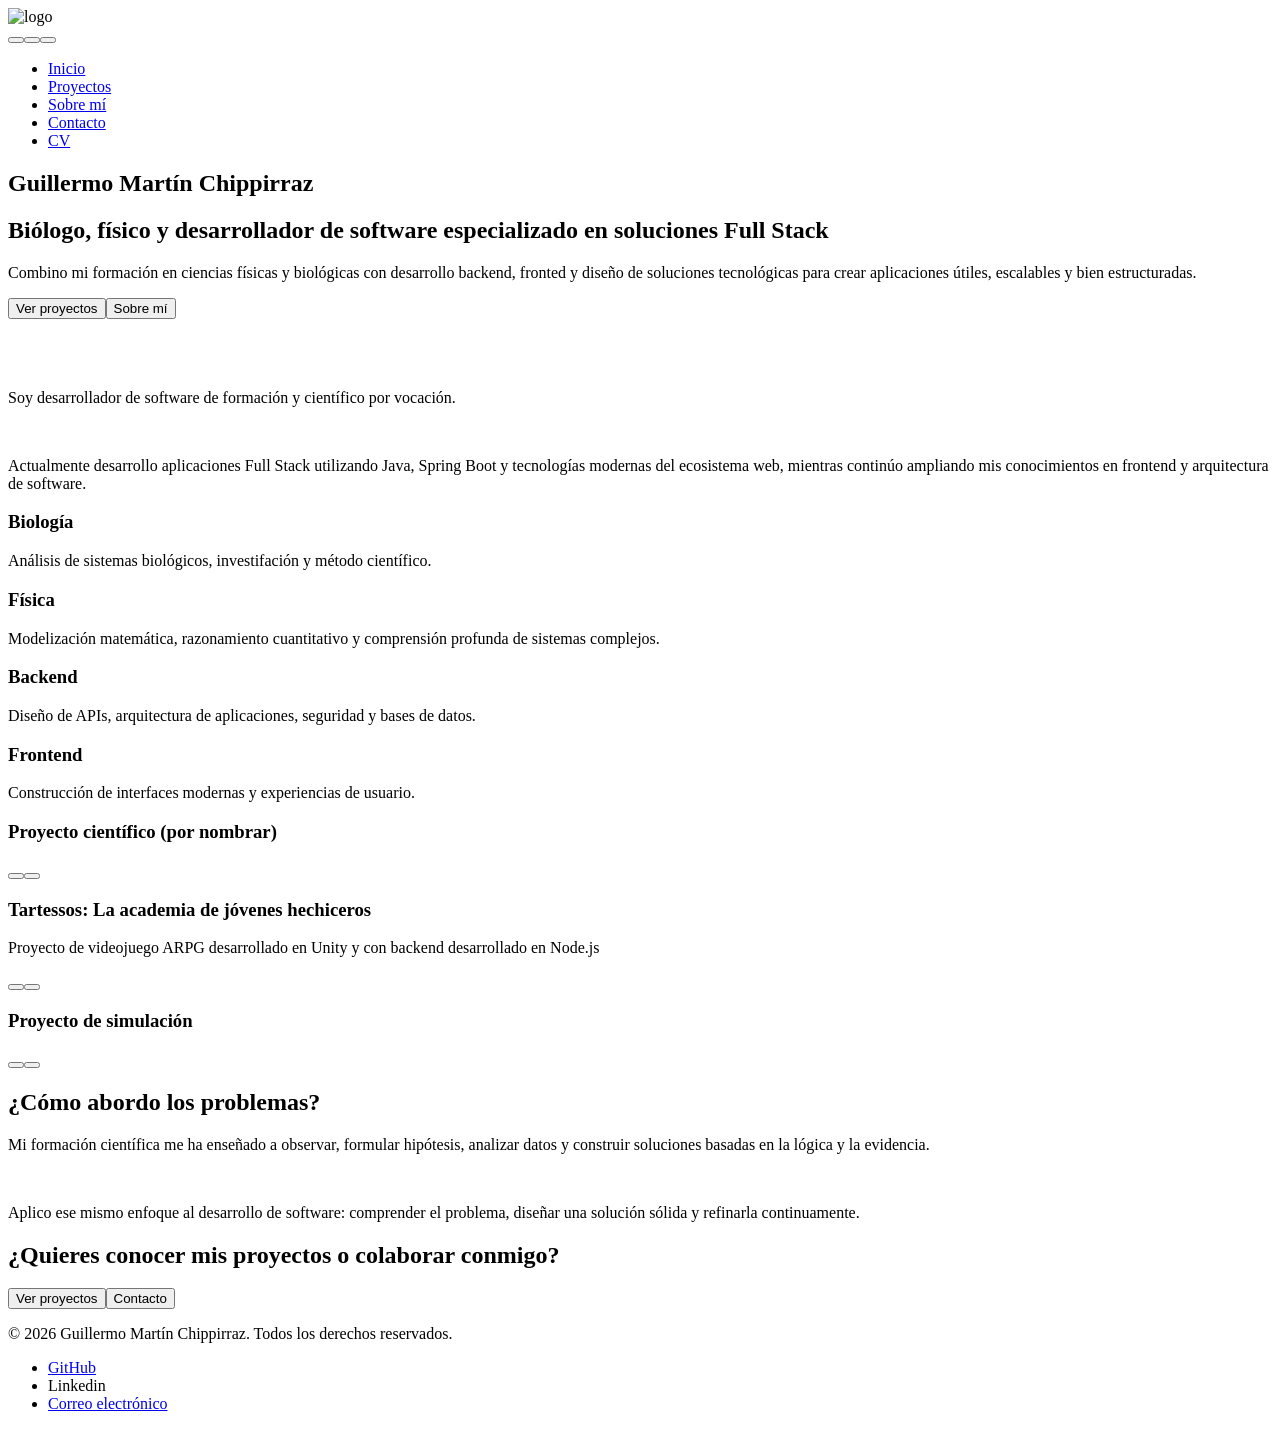
==== index.html @ df845d96 "EsqueletoHTML v1.0" ====
<!DOCTYPE html>
<html lang="es-es">

<head>
    <meta charset="UTF-8">
    <meta name="viewport" content="width=device-width, initial-scale=1.0">
    <title>Guillermo Martín Chippirraz</title>
</head>

<body>
    <header>
        <div>
            <img src="" alt="logo">
            <div><button></button><button></button><button></button></div>
        </div>
        <nav>
            <ul>
                <li><a href="index.html">Inicio</a></li>
                <li><a href="projects.html">Proyectos</a></li>
                <li><a href="aboutme.html">Sobre mí</a></li>
                <li><a href="contact.html">Contacto</a></li>
                <li><a href="curriculumVitae.html">CV</a></li>
            </ul>
        </nav>
    </header>

    <main>
        <section id="hero">
            <div>
                <div>
                    <h1>Guillermo Martín Chippirraz</h1>
                    <h2>Biólogo, físico y desarrollador de software especializado en soluciones Full Stack</h2>
                    <p>Combino mi formación en ciencias físicas y biológicas con desarrollo backend, fronted y diseño de soluciones tecnológicas para crear aplicaciones útiles, escalables y bien estructuradas.</p>
                    <div><button>Ver proyectos</button><button>Sobre mí</button></div>
                    <img src="" alt="">
                </div>
                <img src="" alt="">
            </div>
        </section>
        <section id="identidad">
            <img src="" alt="">
            <p>Soy desarrollador de software de formación y científico por vocación.</p>
            <br>
            <p>Actualmente desarrollo aplicaciones Full Stack utilizando Java, Spring Boot y tecnologías modernas del ecosistema web, mientras continúo ampliando mis conocimientos en frontend y arquitectura de software.</p>
        </section>
        <section id="disciplinas">
            <div class="tarjeta">
                <div class="tarjeta_imagen"></div>
                <div class="tarjeta_contenido">
                    <h3>Biología</h3>
                    <P>Análisis de sistemas biológicos, investifación y método científico.</P>
                </div>
            </div>
            <div class="tarjeta">
                <div class="tarjeta_imagen"></div>
                <div class="tarjeta_contenido">
                    <h3>Física</h3>
                    <P>Modelización matemática, razonamiento cuantitativo y comprensión profunda de sistemas complejos.</P>
                </div>
            </div>
            <div class="tarjeta">
                <div class="tarjeta_imagen"></div>
                <div class="tarjeta_contenido">
                    <h3>Backend</h3>
                    <P>Diseño de APIs, arquitectura de aplicaciones, seguridad y bases de datos.</P>
                </div>
            </div>
            <div class="tarjeta">
                <div class="tarjeta_imagen"></div>
                <div class="tarjeta_contenido">
                    <h3>Frontend</h3>
                    <p>Construcción de interfaces modernas y experiencias de usuario.</p>
                </div>
            </div>
        </section>
        <section id="proyectos">
            <div class="proyecto">
                <div class="proyecto_imagen"></div>
                <div class="proyecto_contenido">
                    <h3>Proyecto científico (por nombrar)</h3>
                    <p></p>
                    <div class="proyecto_botones"><button></button><button></button></div>
                </div>
            </div>
            <div class="proyecto">
                <div class="proyecto_imagen"></div>
                <div class="proyecto_contenido">
                    <h3>Tartessos: La academia de jóvenes hechiceros</h3>
                    <p>Proyecto de videojuego ARPG desarrollado en Unity y con backend desarrollado en Node.js</p>
                    <div class="proyecto_botones"><button></button><button></button></div>
                </div>
            </div>
            <div class="proyecto">
                <div class="proyecto_imagen"></div>
                <div class="proyecto_contenido">
                    <h3>Proyecto de simulación</h3>
                    <p></p>
                    <div class="proyecto_botones"><button></button><button></button></div>
                </div>
            </div>
        </section>
        <section id="tecnologías">
            <section id="ciencia">
                <section id="biología"></section>
                <section id="física"></section>
                <section id="matemáticas"></section>
            </section>
            <section id="backend">
                <section id="lenguajes"></section>
                <section id="frameworks"></section>
                <section id="herramientas"></section>
            </section>
            <section id="frontend">
                <section id="lenguajes"></section>
                <section id="frameworks"></section>
                <section id="herramientas"></section>
            </section>
            <section id="otrasHerramientas">
                <section id="controlVersiones"></section>
                <section id="virtualizacion"></section>
                <section id="sistemasOperativos"></section>
            </section>
        </section>
        <section id="filosofia">
            <h2>¿Cómo abordo los problemas?</h2>
            <p>Mi formación científica me ha enseñado a observar, formular hipótesis, analizar datos y construir soluciones basadas en la lógica y la evidencia.</p>
            <br>
            <p>Aplico ese mismo enfoque al desarrollo de software: comprender el problema, diseñar una solución sólida y refinarla continuamente.</p>
        </section>
        <section id="cta">
            <h2>¿Quieres conocer mis proyectos o colaborar conmigo?</h2>
            <button>Ver proyectos</button><button>Contacto</button>
        </section>
    </main>
    <footer>
        <div>
            <p>&copy; 2026 Guillermo Martín Chippirraz. Todos los derechos reservados.</p>
            <ul>
                <li><a href="https://github.com/Guillermo-Martin-Chippirraz" target="_blank">GitHub</a></li>
                <li>Linkedin</li>
                <li><a href="mailto:martinchippirrazguillermo@gmail.com">Correo electrónico</a></li>
            </ul>
        </div>
    </footer>
</body>

</html>
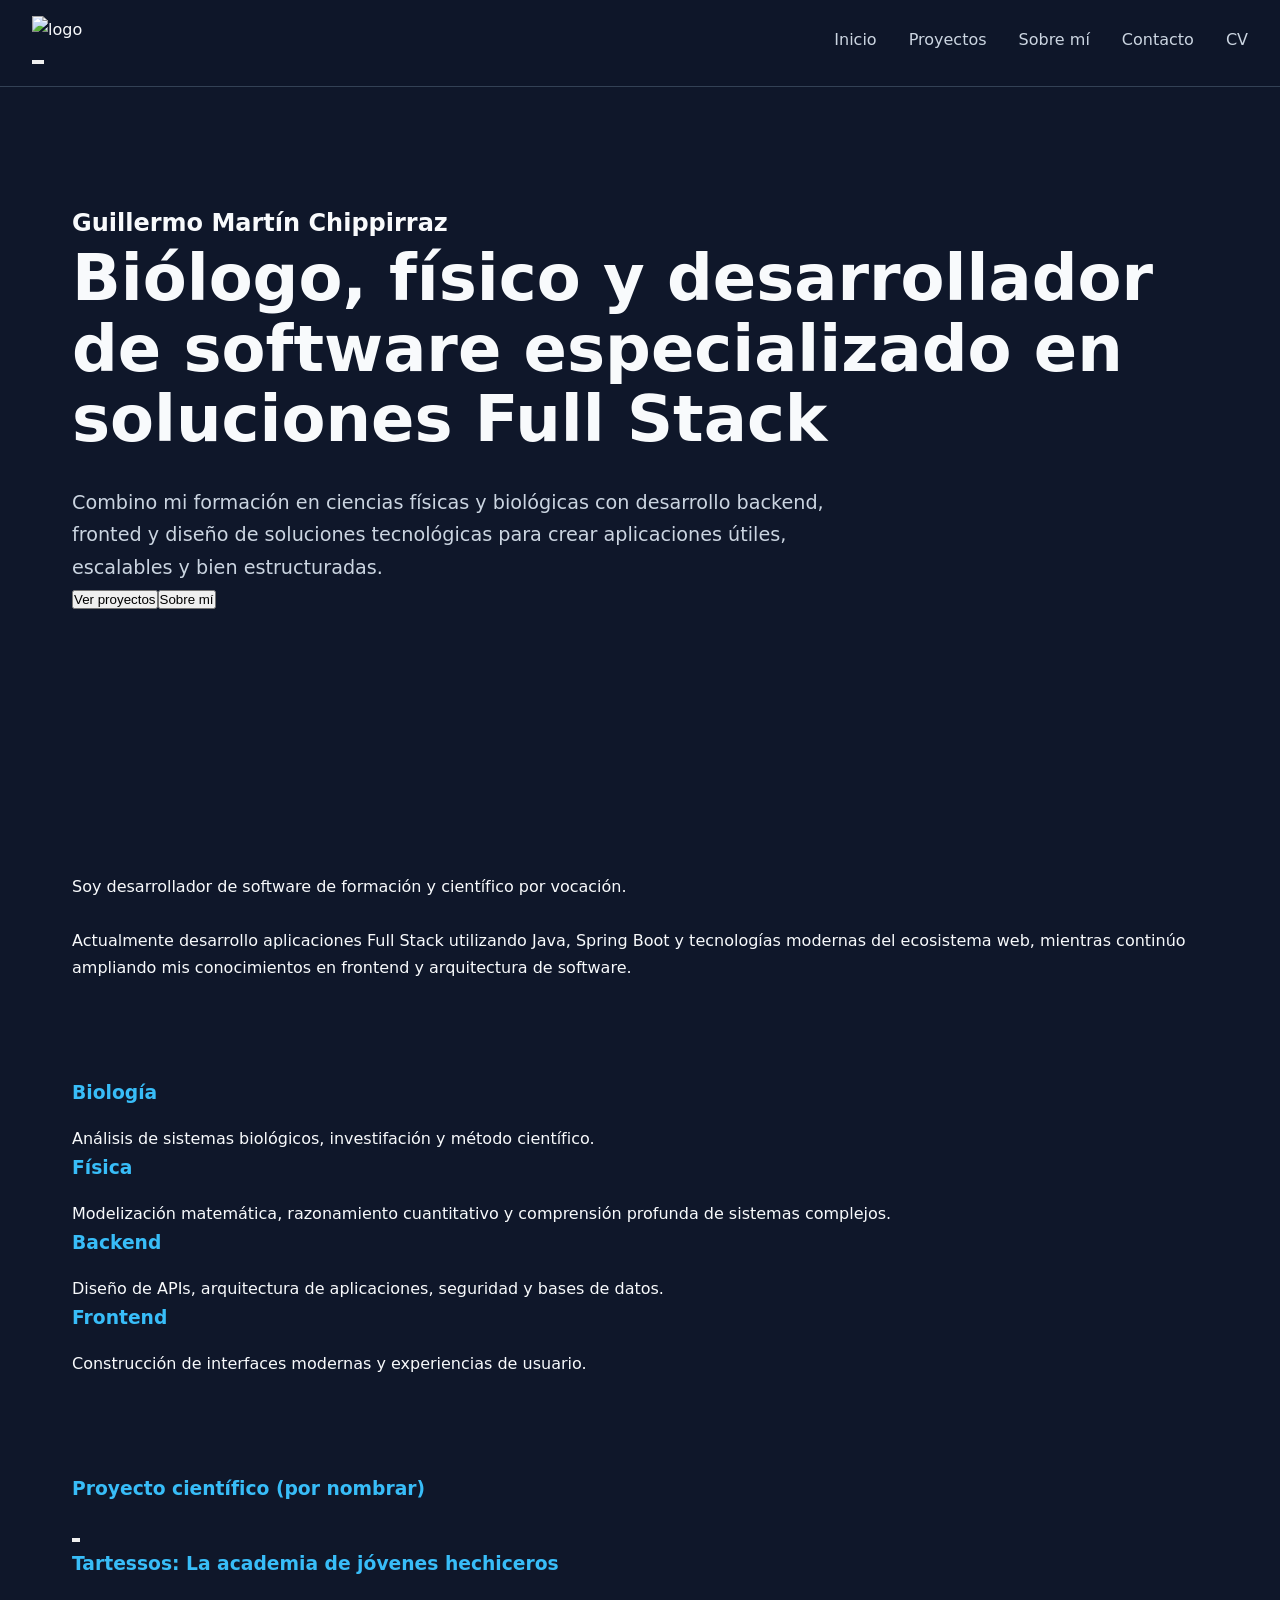
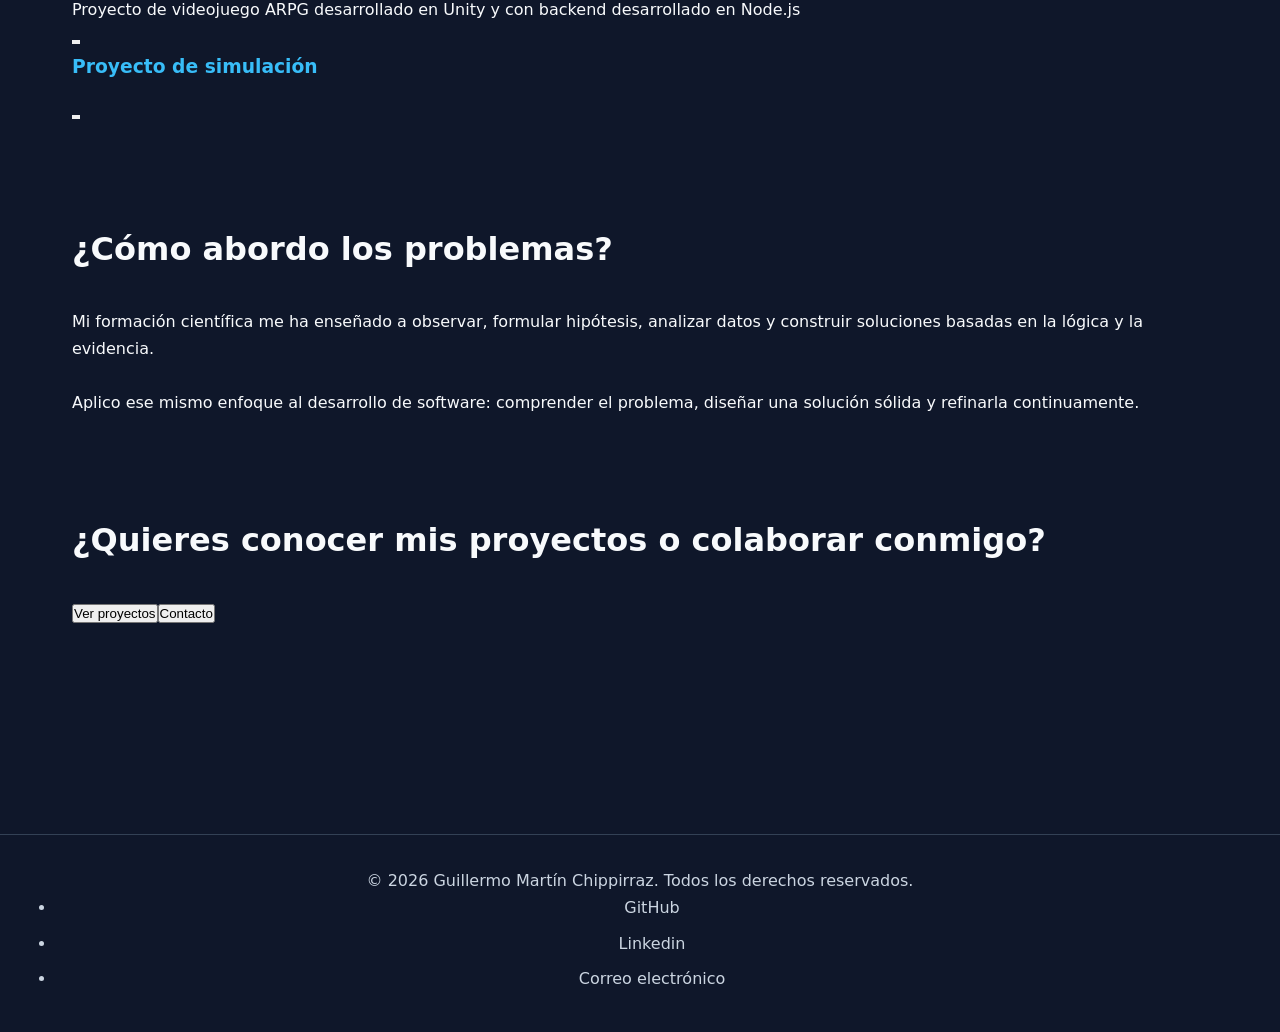
==== commit f4977723: "CSS Principal v1.0" ====
--- a/index.html
+++ b/index.html
@@ -5,6 +5,7 @@
     <meta charset="UTF-8">
     <meta name="viewport" content="width=device-width, initial-scale=1.0">
     <title>Guillermo Martín Chippirraz</title>
+    <link rel="stylesheet" href="Estilos/portfolioPrincipal.css">
 </head>
 
 <body>
--- a/Estilos/portfolioPrincipal.css
+++ b/Estilos/portfolioPrincipal.css
@@ -0,0 +1,265 @@
+/* Variables */
+
+:root {
+    --bg: #0f172a;
+    --surface: #1e293b;
+    --surface-hover: #334155;
+    --text: #f8fafc;
+    --text-secondary: #cbd5e1;
+    --primary: #38bdf8;
+    --secondary: #818cf8;
+    --border: #334155;
+    --success: #10b981;
+    --warning: #f59e0b;
+    --shadow: 0 10px 30px rgba(0, 0, 0, 0.2);
+    --radius: 16px;
+    --max-width: 1200px;
+}
+
+
+/* Reset */
+
+* {
+    margin: 0;
+    padding: 0;
+    box-sizing: border-box;
+}
+
+ul,
+ol {
+    padding-left: 1.5rem;
+}
+
+a {
+    text-decoration: none;
+    color: inherit;
+}
+
+
+/* Body */
+
+body {
+    background-color: var(--bg);
+    color: var(--text);
+    font-family: Inter, system-ui, sans-serif;
+    font-size: 1rem;
+    line-height: 1.7;
+}
+
+
+/* Layout */
+
+main {
+    max-width: var(--max-width);
+    margin: 0 auto;
+    padding: 2rem;
+}
+
+section {
+    margin-bottom: 6rem;
+}
+
+
+/* Header */
+
+header {
+    position: sticky;
+    top: 0;
+    z-index: 100;
+    display: flex;
+    justify-content: space-between;
+    align-items: center;
+    padding: 1rem 2rem;
+    background: rgba(15, 23, 42, 0.95);
+    backdrop-filter: blur(10px);
+    border-bottom: 1px solid var(--border);
+}
+
+
+/* Logo */
+
+header h1 {
+    font-size: 1.25rem;
+}
+
+
+/* Navegación */
+
+nav ul {
+    display: flex;
+    gap: 2rem;
+    list-style: none;
+}
+
+nav a {
+    color: var(--text-secondary);
+    transition: 0.3s;
+}
+
+nav a:hover {
+    color: var(--primary);
+}
+
+
+/* Hero */
+
+#hero {
+    min-height: 70vh;
+    display: flex;
+    flex-direction: column;
+    justify-content: center;
+    gap: 1.5rem;
+}
+
+#hero h2 {
+    font-size: clamp(2.5rem, 5vw, 5rem);
+    line-height: 1.1;
+}
+
+#hero p {
+    max-width: 800px;
+    font-size: 1.2rem;
+    color: var(--text-secondary);
+}
+
+
+/* Títulos */
+
+section h2 {
+    margin-bottom: 2rem;
+    font-size: 2rem;
+}
+
+section h3 {
+    margin-bottom: 1rem;
+    color: var(--primary);
+}
+
+
+/* Cards */
+
+article {
+    padding: 2rem;
+    background: var(--surface);
+    border: 1px solid var(--border);
+    border-radius: var(--radius);
+    box-shadow: var(--shadow);
+    transition: 0.3s ease;
+}
+
+article:hover {
+    transform: translateY(-4px);
+    background: var(--surface-hover);
+}
+
+
+/* Grid */
+
+.grid {
+    display: grid;
+    grid-template-columns: repeat(auto-fit, minmax(300px, 1fr));
+    gap: 2rem;
+}
+
+
+/* Listas */
+
+li {
+    margin-bottom: .5rem;
+    color: var(--text-secondary);
+}
+
+
+/* Enlaces */
+
+a.link {
+    color: var(--primary);
+    font-weight: 600;
+}
+
+a.link:hover {
+    text-decoration: underline;
+}
+
+
+/* Botones */
+
+.button {
+    display: inline-block;
+    padding: .9rem 1.4rem;
+    border-radius: 10px;
+    background: var(--primary);
+    color: white;
+    font-weight: 600;
+    transition: .3s;
+}
+
+.button:hover {
+    transform: translateY(-2px);
+    opacity: 0.9;
+}
+
+.button-outline {
+    display: inline-block;
+    padding: .9rem 1.4rem;
+    border-radius: 10px;
+    border: 1px solid var(--primary);
+    color: var(--primary);
+}
+
+
+/* Formularios */
+
+form {
+    display: flex;
+    flex-direction: column;
+    gap: 1.5rem;
+}
+
+input,
+textarea {
+    width: 100%;
+    padding: 1rem;
+    background: var(--surface);
+    color: var(--text);
+    border: 1px solid var(--border);
+    border-radius: 10px;
+}
+
+input:focus,
+textarea:focus {
+    border-color: var(--primary);
+    outline: none;
+}
+
+
+/* Footer */
+
+footer {
+    border-top: 1px solid var(--border);
+    margin-top: 5rem;
+    padding: 2rem;
+    text-align: center;
+    color: var(--text-secondary);
+}
+
+
+/* Resposive */
+
+@media (max-width: 768px) {
+    header {
+        flex-direction: column;
+        gap: 1rem;
+    }
+    nav ul {
+        flex-wrap: wrap;
+        justify-content: center;
+        gap: 1rem;
+    }
+    main {
+        padding: 1rem;
+    }
+    section {
+        margin-bottom: 4rem;
+    }
+}
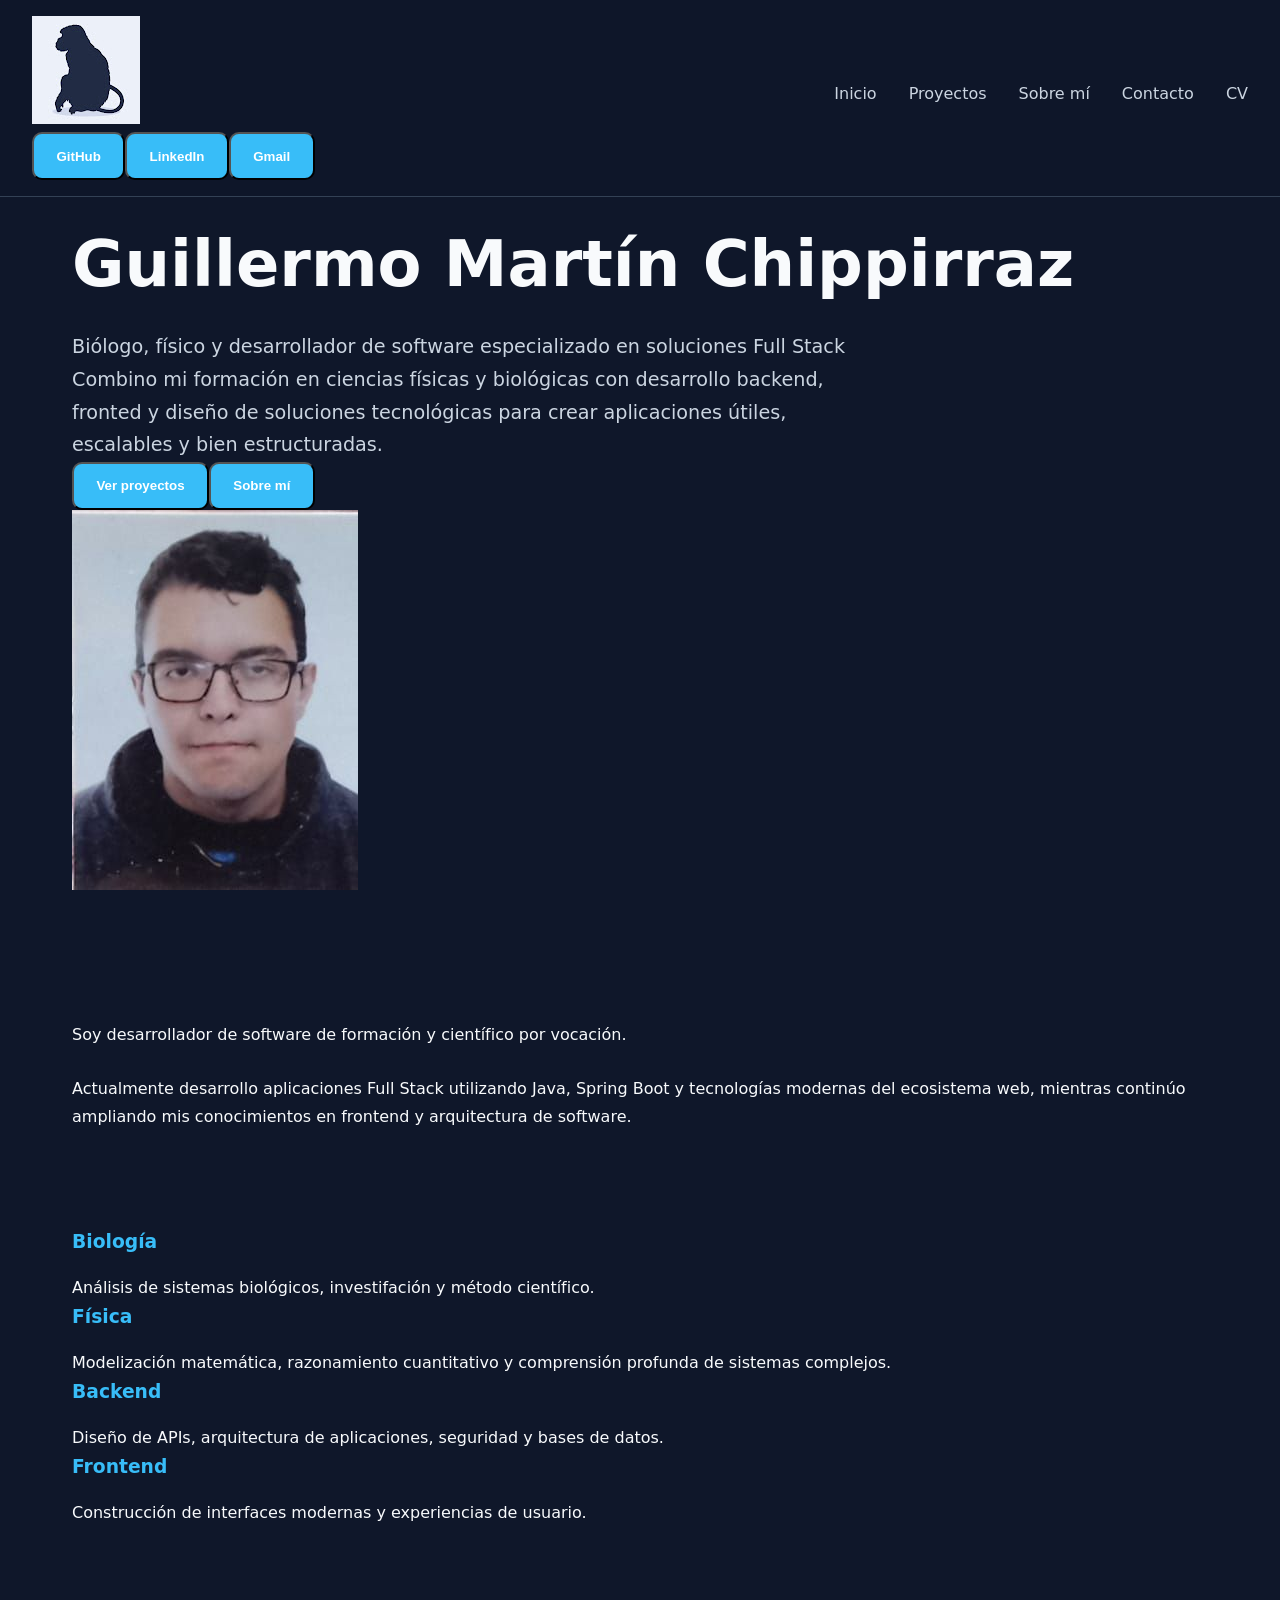
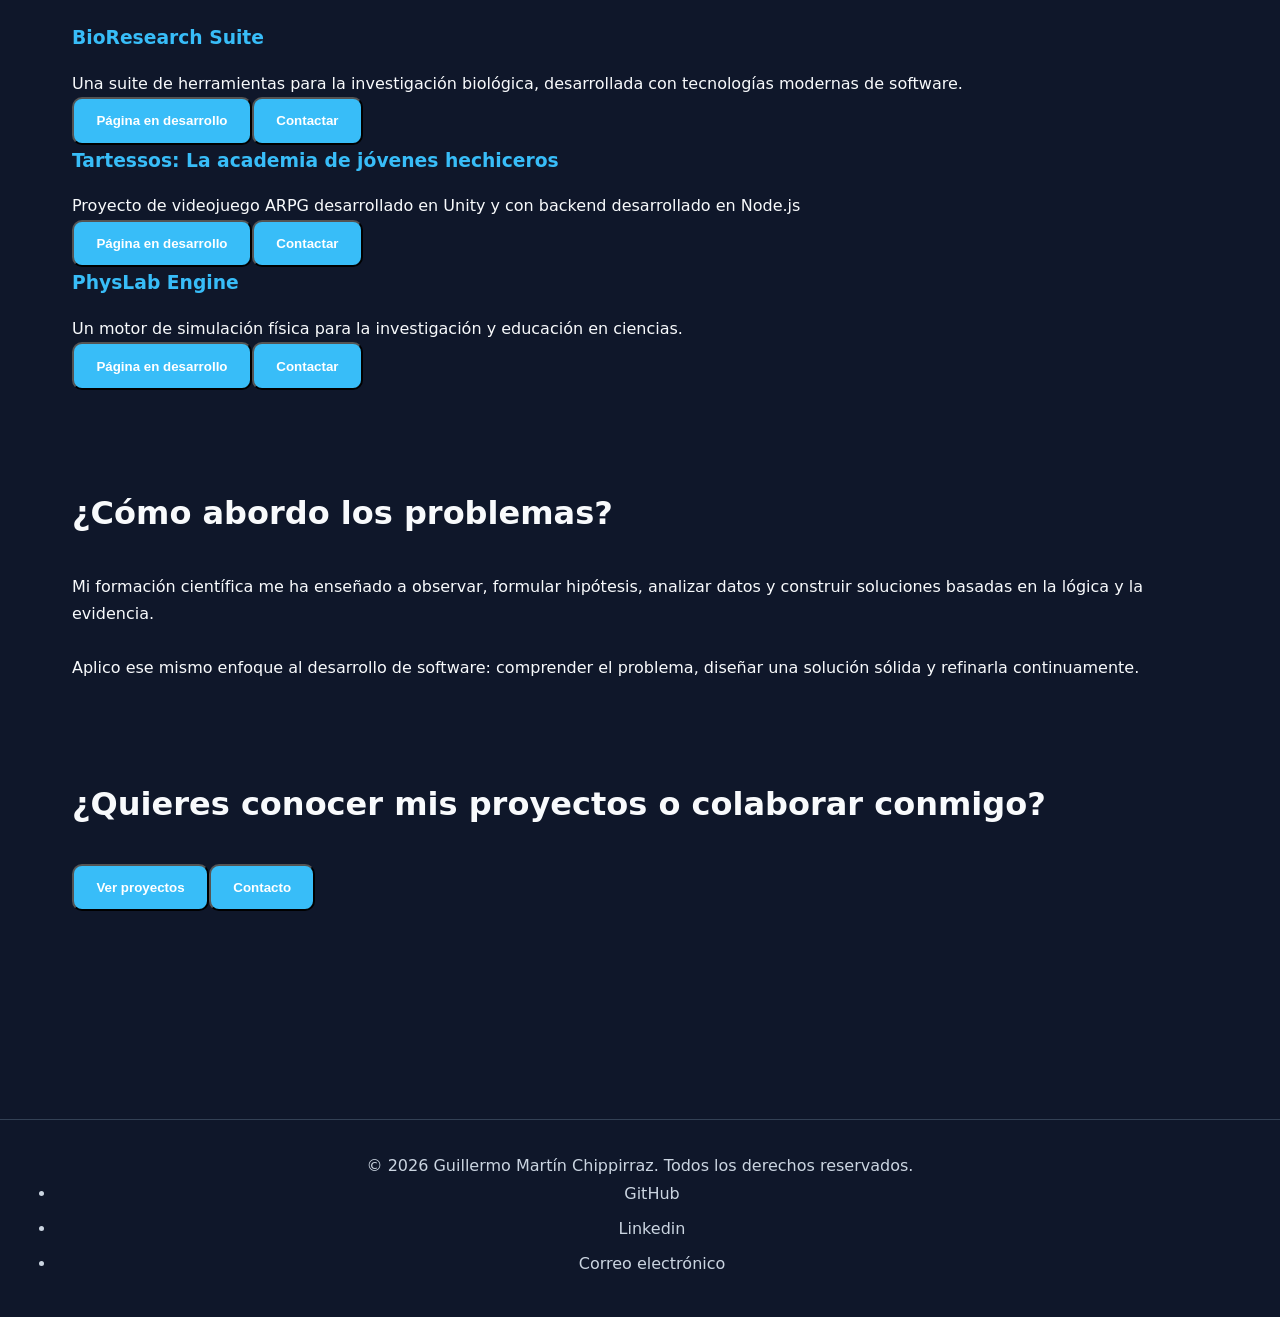
==== commit 53602bdb: "Enlaces e imágenes" ====
--- a/index.html
+++ b/index.html
@@ -11,16 +11,16 @@
 <body>
     <header>
         <div>
-            <img src="" alt="logo">
-            <div><button></button><button></button><button></button></div>
+            <img src="/Recursos/Imágenes/Ape.jpg" alt="logo">
+            <div><button onclick="location.href='https://github.com/Guillermo-Martin-Chippirraz'">GitHub</button><button onclick="location.href='www.linkedin.com/in/guillermo-martín-chippirraz-36958443b'">LinkedIn</button><button onclick="location.href='mailto:martinchippirrazguillermo@gmail.com'">Gmail</button></div>
         </div>
         <nav>
             <ul>
                 <li><a href="index.html">Inicio</a></li>
                 <li><a href="projects.html">Proyectos</a></li>
-                <li><a href="aboutme.html">Sobre mí</a></li>
+                <li><a href="aboutMe.html">Sobre mí</a></li>
                 <li><a href="contact.html">Contacto</a></li>
-                <li><a href="curriculumVitae.html">CV</a></li>
+                <li><a href="Recursos/Docs/Guillermo Martín Chippirraz.pdf" download>CV</a></li>
             </ul>
         </nav>
     </header>
@@ -29,13 +29,12 @@
         <section id="hero">
             <div>
                 <div>
-                    <h1>Guillermo Martín Chippirraz</h1>
-                    <h2>Biólogo, físico y desarrollador de software especializado en soluciones Full Stack</h2>
+                    <h2>Guillermo Martín Chippirraz</h2>
+                    <p>Biólogo, físico y desarrollador de software especializado en soluciones Full Stack</p>
                     <p>Combino mi formación en ciencias físicas y biológicas con desarrollo backend, fronted y diseño de soluciones tecnológicas para crear aplicaciones útiles, escalables y bien estructuradas.</p>
-                    <div><button>Ver proyectos</button><button>Sobre mí</button></div>
-                    <img src="" alt="">
+                    <div><button onclick="location.href='projects.html'">Ver proyectos</button><button onclick="location.href='aboutMe.html'">Sobre mí</button></div>
                 </div>
-                <img src="" alt="">
+                <img src="/Recursos/Imágenes/IMG_20230420_085708_135.jpg" alt="Foto de perfil de Guillermo Martín Chippirraz">
             </div>
         </section>
         <section id="identidad">
@@ -78,9 +77,9 @@
             <div class="proyecto">
                 <div class="proyecto_imagen"></div>
                 <div class="proyecto_contenido">
-                    <h3>Proyecto científico (por nombrar)</h3>
-                    <p></p>
-                    <div class="proyecto_botones"><button></button><button></button></div>
+                    <h3>BioResearch Suite</h3>
+                    <p>Una suite de herramientas para la investigación biológica, desarrollada con tecnologías modernas de software.</p>
+                    <div class="proyecto_botones"><button>Página en desarrollo</button><button onclick="location.href='contact.html'">Contactar</button></div>
                 </div>
             </div>
             <div class="proyecto">
@@ -88,15 +87,15 @@
                 <div class="proyecto_contenido">
                     <h3>Tartessos: La academia de jóvenes hechiceros</h3>
                     <p>Proyecto de videojuego ARPG desarrollado en Unity y con backend desarrollado en Node.js</p>
-                    <div class="proyecto_botones"><button></button><button></button></div>
+                    <div class="proyecto_botones"><button>Página en desarrollo</button><button onclick="location.href='contact.html'">Contactar</button></div>
                 </div>
             </div>
             <div class="proyecto">
                 <div class="proyecto_imagen"></div>
                 <div class="proyecto_contenido">
-                    <h3>Proyecto de simulación</h3>
-                    <p></p>
-                    <div class="proyecto_botones"><button></button><button></button></div>
+                    <h3>PhysLab Engine</h3>
+                    <p>Un motor de simulación física para la investigación y educación en ciencias.</p>
+                    <div class="proyecto_botones"><button>Página en desarrollo</button><button onclick="location.href='contact.html'">Contactar</button></div>
                 </div>
             </div>
         </section>
--- a/Estilos/portfolioPrincipal.css
+++ b/Estilos/portfolioPrincipal.css
@@ -184,7 +184,7 @@
 
 /* Botones */
 
-.button {
+button {
     display: inline-block;
     padding: .9rem 1.4rem;
     border-radius: 10px;
@@ -194,12 +194,12 @@
     transition: .3s;
 }
 
-.button:hover {
+button:hover {
     transform: translateY(-2px);
     opacity: 0.9;
 }
 
-.button-outline {
+button.button-outline {
     display: inline-block;
     padding: .9rem 1.4rem;
     border-radius: 10px;
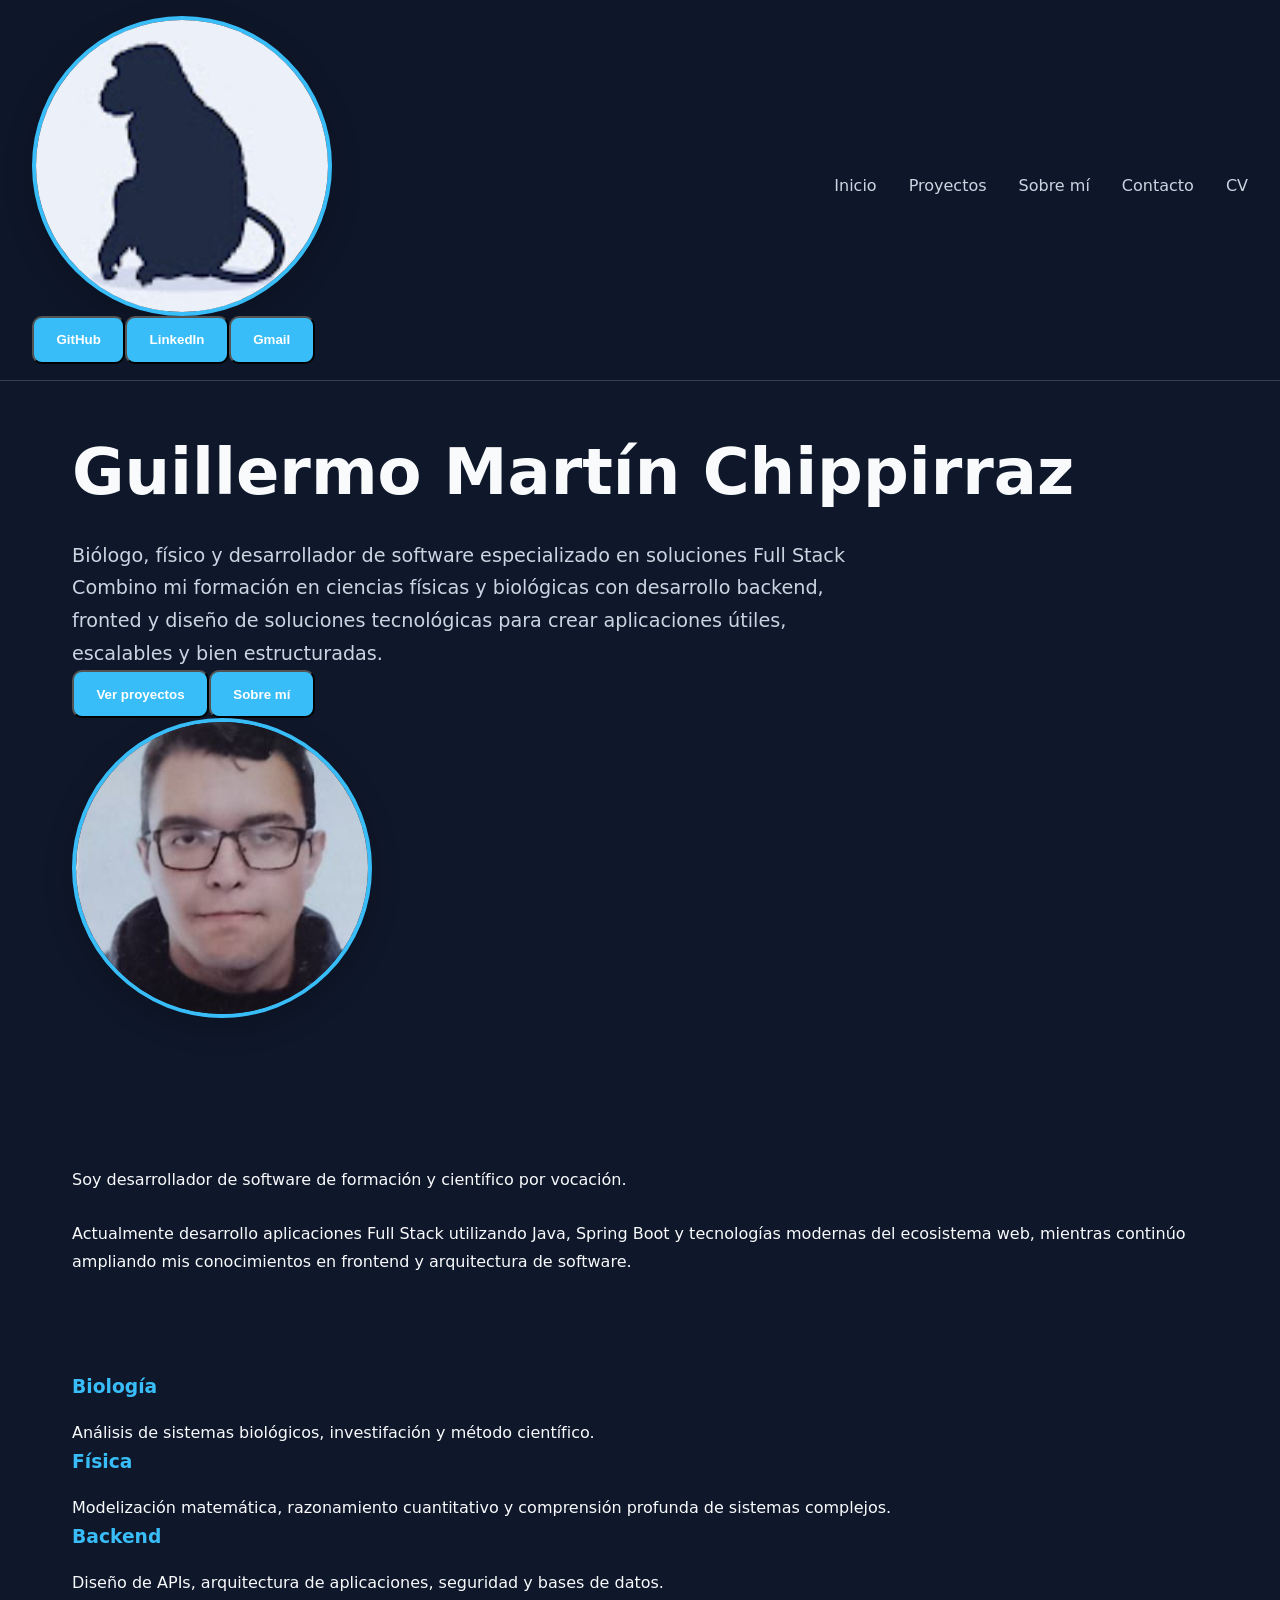
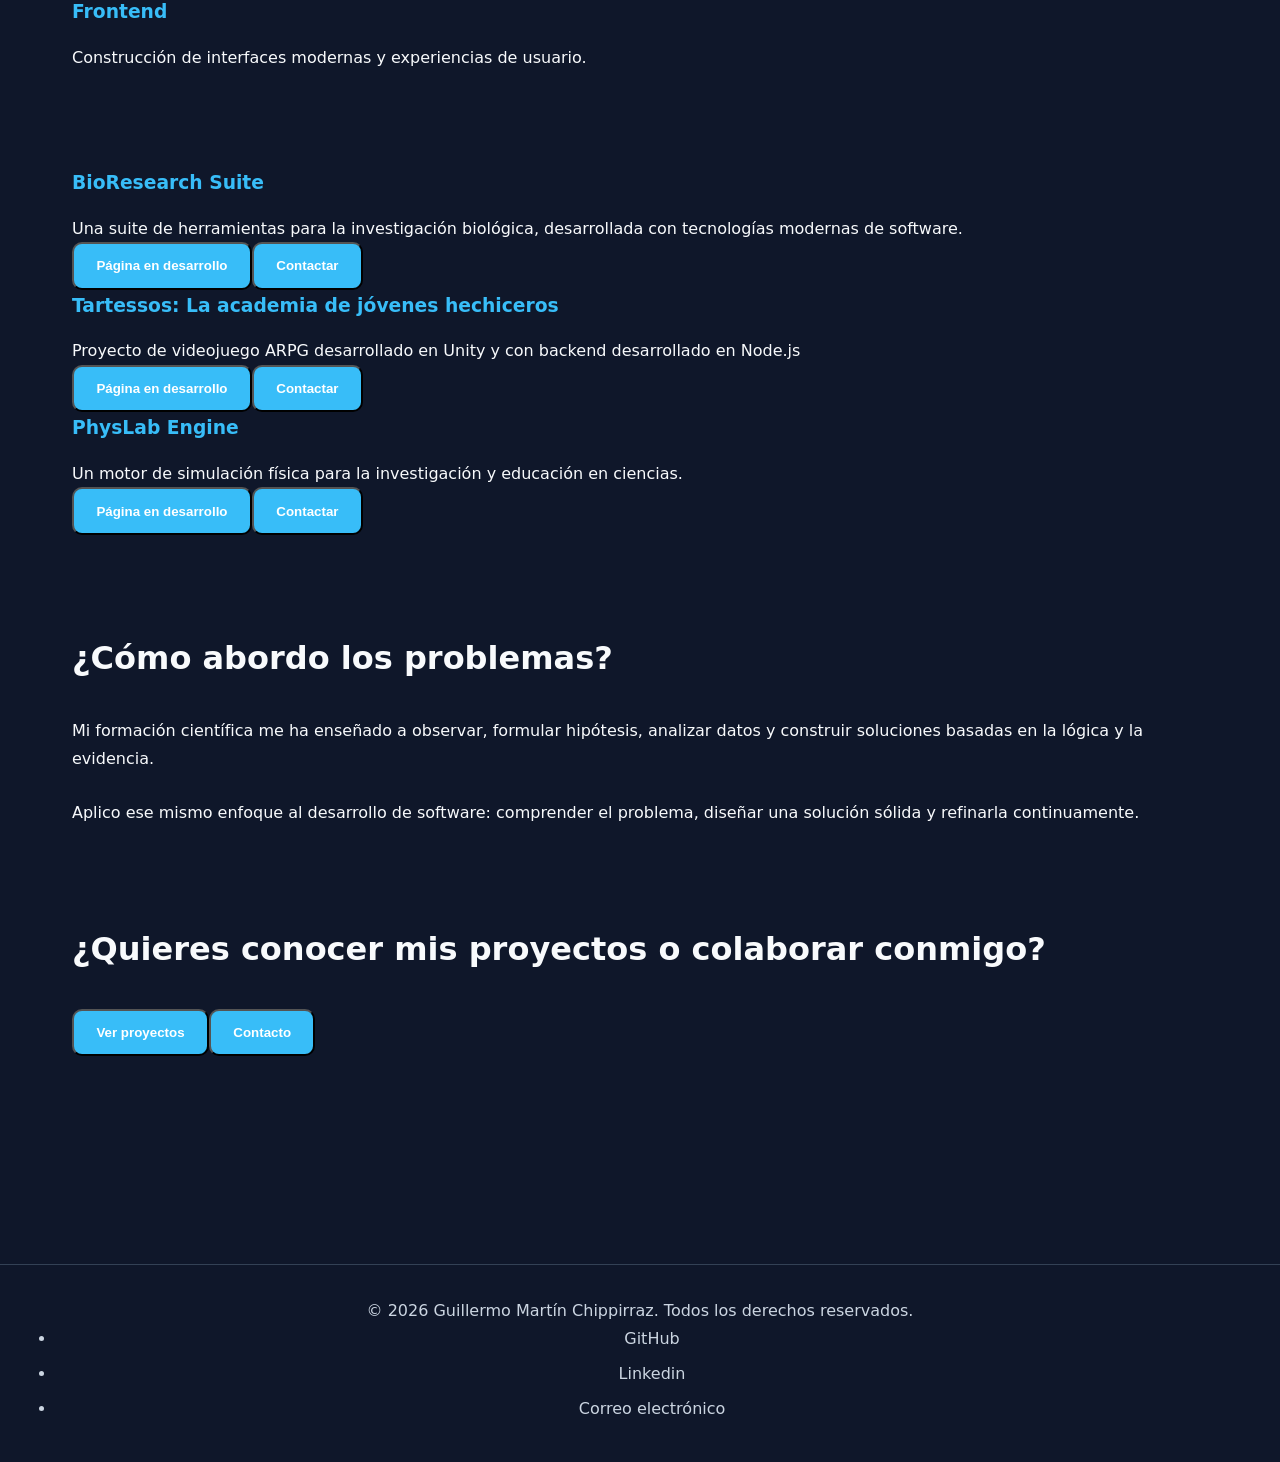
==== commit 2ff1f9d3: "v1.2" ====
--- a/index.html
+++ b/index.html
@@ -11,7 +11,9 @@
 <body>
     <header>
         <div>
-            <img src="/Recursos/Imágenes/Ape.jpg" alt="logo">
+            <div class="circular-image">
+                <img src="/Recursos/Imágenes/Ape.jpg" alt="logo">
+            </div>
             <div><button onclick="location.href='https://github.com/Guillermo-Martin-Chippirraz'">GitHub</button><button onclick="location.href='www.linkedin.com/in/guillermo-martín-chippirraz-36958443b'">LinkedIn</button><button onclick="location.href='mailto:martinchippirrazguillermo@gmail.com'">Gmail</button></div>
         </div>
         <nav>
@@ -28,13 +30,15 @@
     <main>
         <section id="hero">
             <div>
-                <div>
+                <div class="hero_content">
                     <h2>Guillermo Martín Chippirraz</h2>
                     <p>Biólogo, físico y desarrollador de software especializado en soluciones Full Stack</p>
                     <p>Combino mi formación en ciencias físicas y biológicas con desarrollo backend, fronted y diseño de soluciones tecnológicas para crear aplicaciones útiles, escalables y bien estructuradas.</p>
                     <div><button onclick="location.href='projects.html'">Ver proyectos</button><button onclick="location.href='aboutMe.html'">Sobre mí</button></div>
                 </div>
-                <img src="/Recursos/Imágenes/IMG_20230420_085708_135.jpg" alt="Foto de perfil de Guillermo Martín Chippirraz">
+                <div class="circular-image">
+                    <img class="hero_image" src="/Recursos/Imágenes/IMG_20230420_085708_135.jpg" alt="Foto de perfil de Guillermo Martín Chippirraz">
+                </div>
             </div>
         </section>
         <section id="identidad">
--- a/Estilos/portfolioPrincipal.css
+++ b/Estilos/portfolioPrincipal.css
@@ -123,6 +123,24 @@
 }
 
 
+/* Imágenes */
+
+.circular-image {
+    width: 300px;
+    aspect-ratio: 1;
+    border-radius: 50%;
+    overflow: hidden;
+    border: 4px solid var(--primary);
+    box-shadow: var(--shadow);
+}
+
+.circular-image img {
+    width: 100%;
+    height: 100%;
+    object-fit: cover;
+}
+
+
 /* Títulos */
 
 section h2 {
@@ -199,14 +217,6 @@
     opacity: 0.9;
 }
 
-button.button-outline {
-    display: inline-block;
-    padding: .9rem 1.4rem;
-    border-radius: 10px;
-    border: 1px solid var(--primary);
-    color: var(--primary);
-}
-
 
 /* Formularios */
 
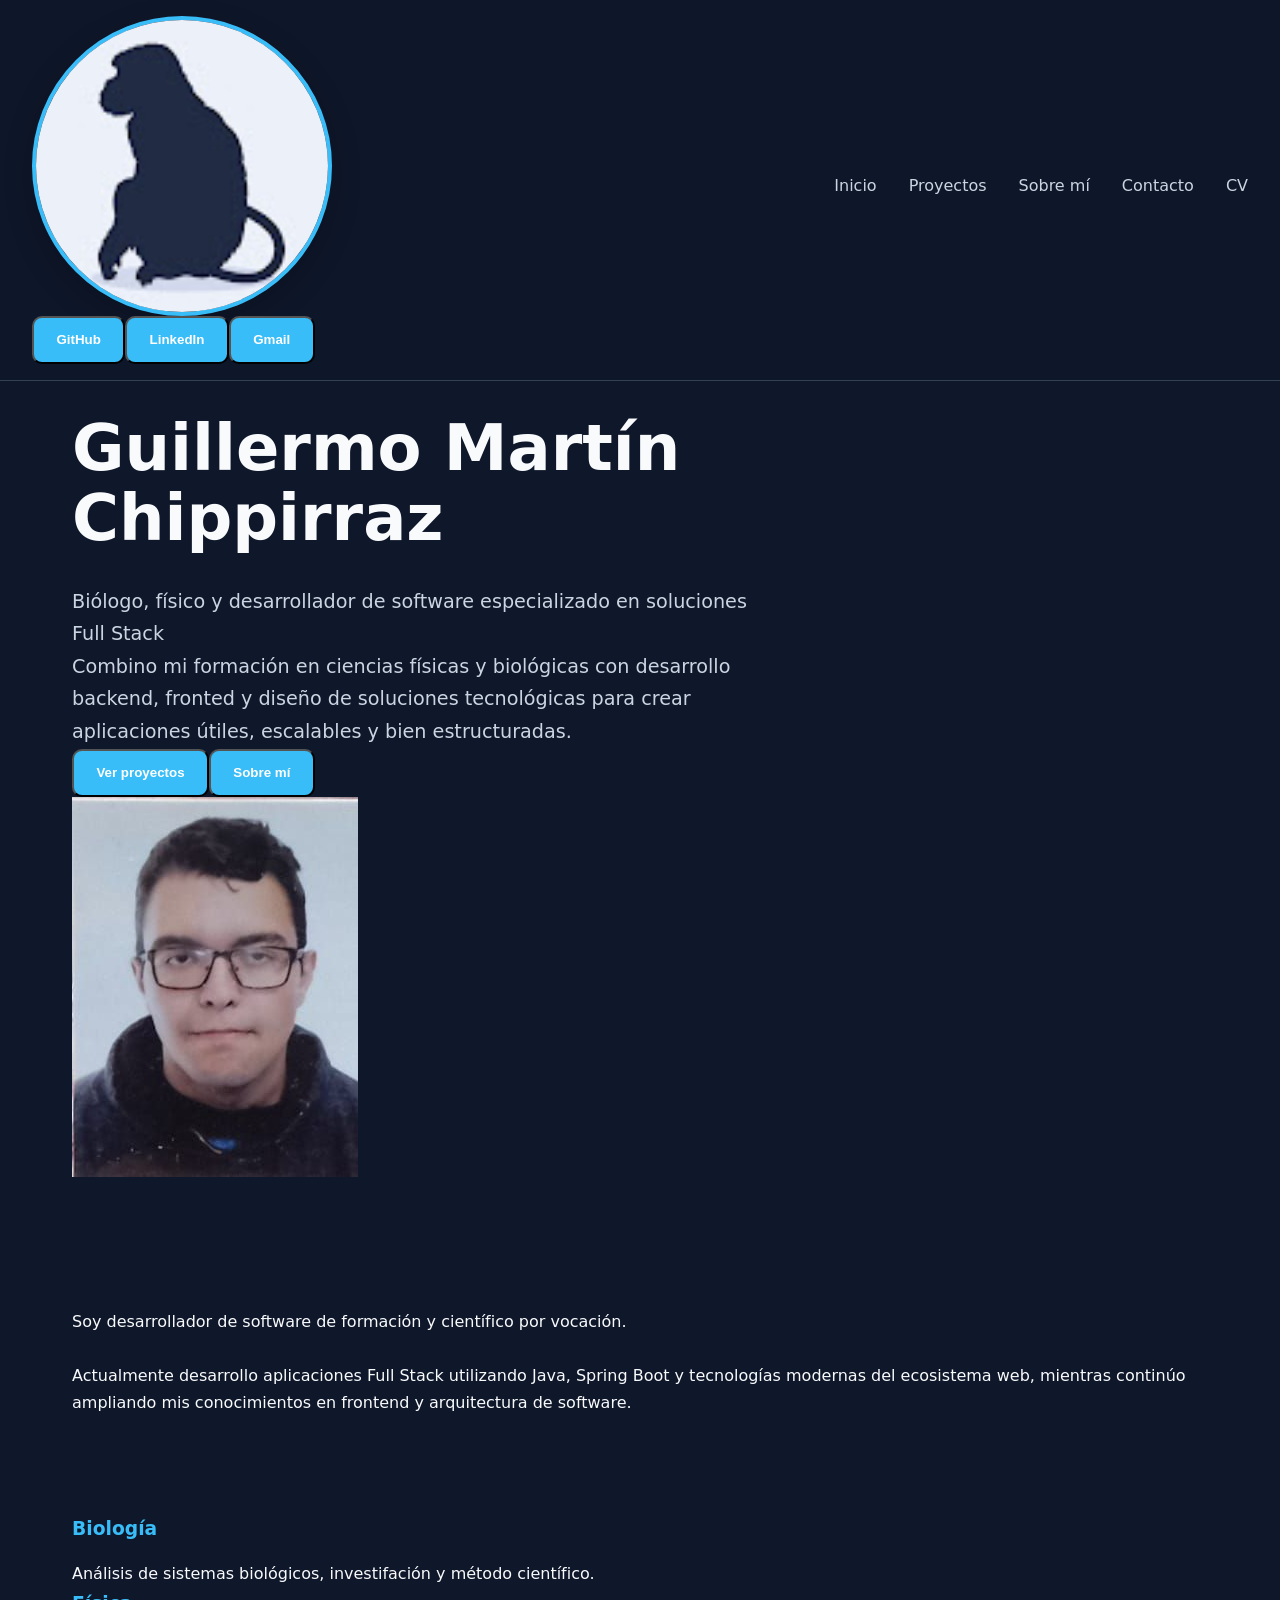
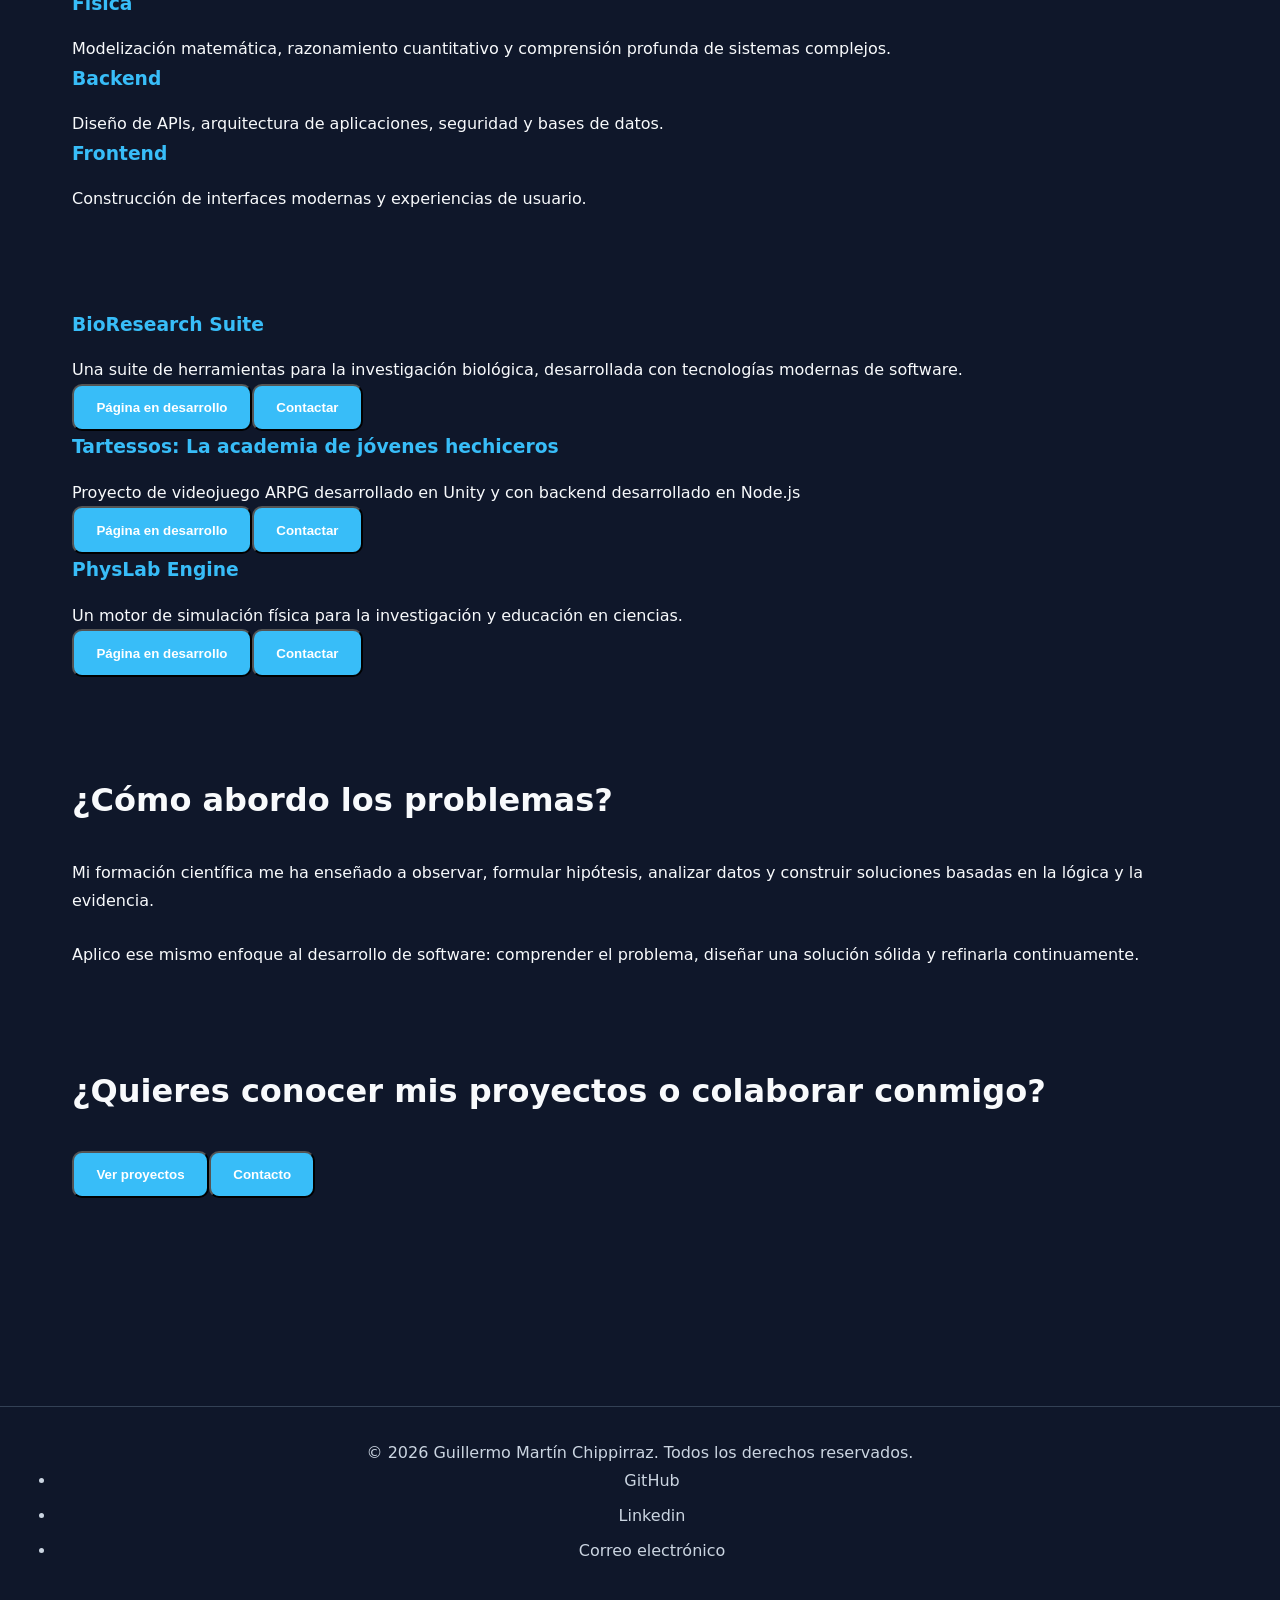
==== commit 3f1ca5ef: "v1.2.1" ====
--- a/index.html
+++ b/index.html
@@ -36,9 +36,8 @@
                     <p>Combino mi formación en ciencias físicas y biológicas con desarrollo backend, fronted y diseño de soluciones tecnológicas para crear aplicaciones útiles, escalables y bien estructuradas.</p>
                     <div><button onclick="location.href='projects.html'">Ver proyectos</button><button onclick="location.href='aboutMe.html'">Sobre mí</button></div>
                 </div>
-                <div class="circular-image">
-                    <img class="hero_image" src="/Recursos/Imágenes/IMG_20230420_085708_135.jpg" alt="Foto de perfil de Guillermo Martín Chippirraz">
-                </div>
+
+                <img class="hero_image" src="/Recursos/Imágenes/IMG_20230420_085708_135.jpg" alt="Foto de perfil de Guillermo Martín Chippirraz">
             </div>
         </section>
         <section id="identidad">
--- a/Estilos/portfolioPrincipal.css
+++ b/Estilos/portfolioPrincipal.css
@@ -105,9 +105,9 @@
 
 #hero {
     min-height: 70vh;
-    display: flex;
-    flex-direction: column;
-    justify-content: center;
+    display: grid;
+    grid-template-columns: 1.618fr 1fr;
+    align-items: center;
     gap: 1.5rem;
 }
 
@@ -120,6 +120,22 @@
     max-width: 800px;
     font-size: 1.2rem;
     color: var(--text-secondary);
+}
+
+.hero-image {
+    display: flex;
+    justify-content: center;
+    align-items: center;
+}
+
+.hero-image img {
+    width: 100%;
+    max-width: 380px;
+    aspect-ratio: 1;
+    object-fit: cover;
+    border-radius: 50%;
+    border: 6px solid var(--primary);
+    box-shadow: 0 20px 50px rgba(0, 0, 0, .3);
 }
 
 
@@ -272,4 +288,14 @@
     section {
         margin-bottom: 4rem;
     }
+    #hero {
+        grid-template-columns: 1fr;
+        text-align: center;
+    }
+    .hero-image {
+        order: -1;
+    }
+    .hero-image img {
+        max-width: 250px;
+    }
 }
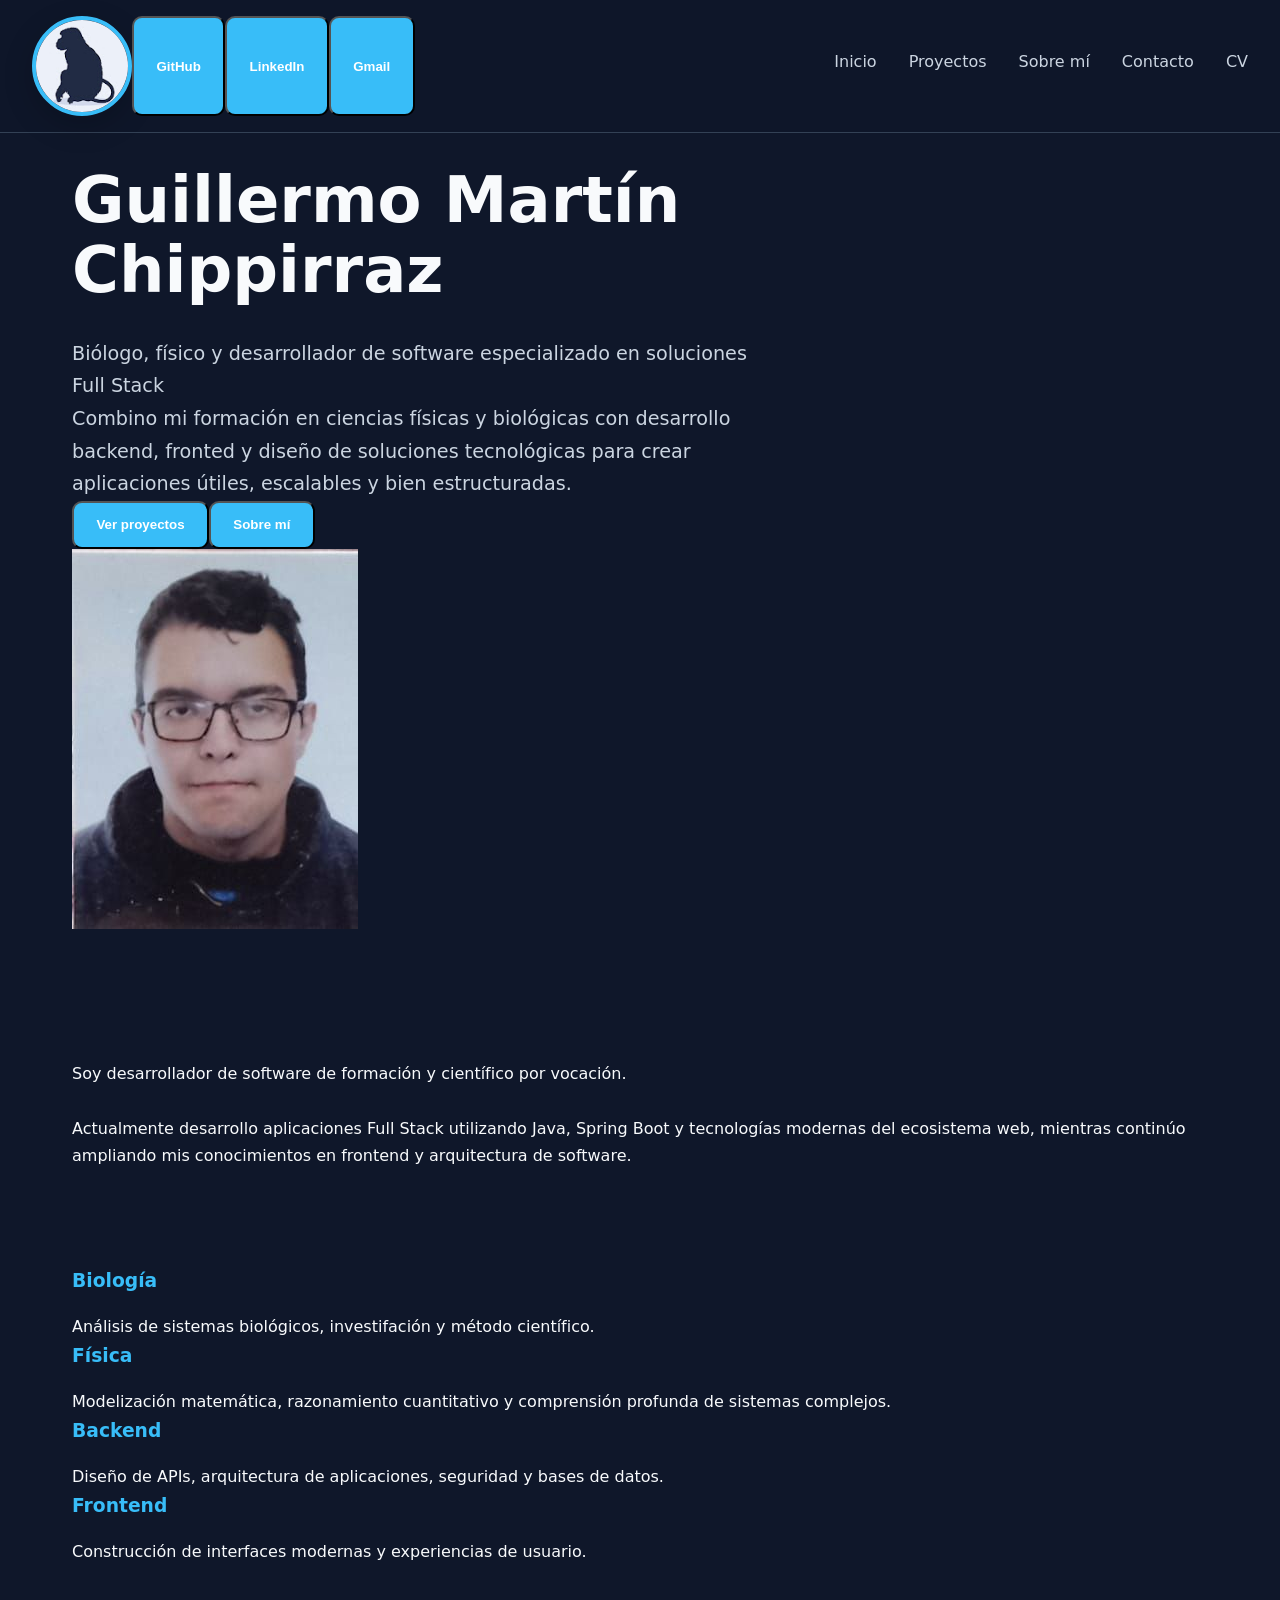
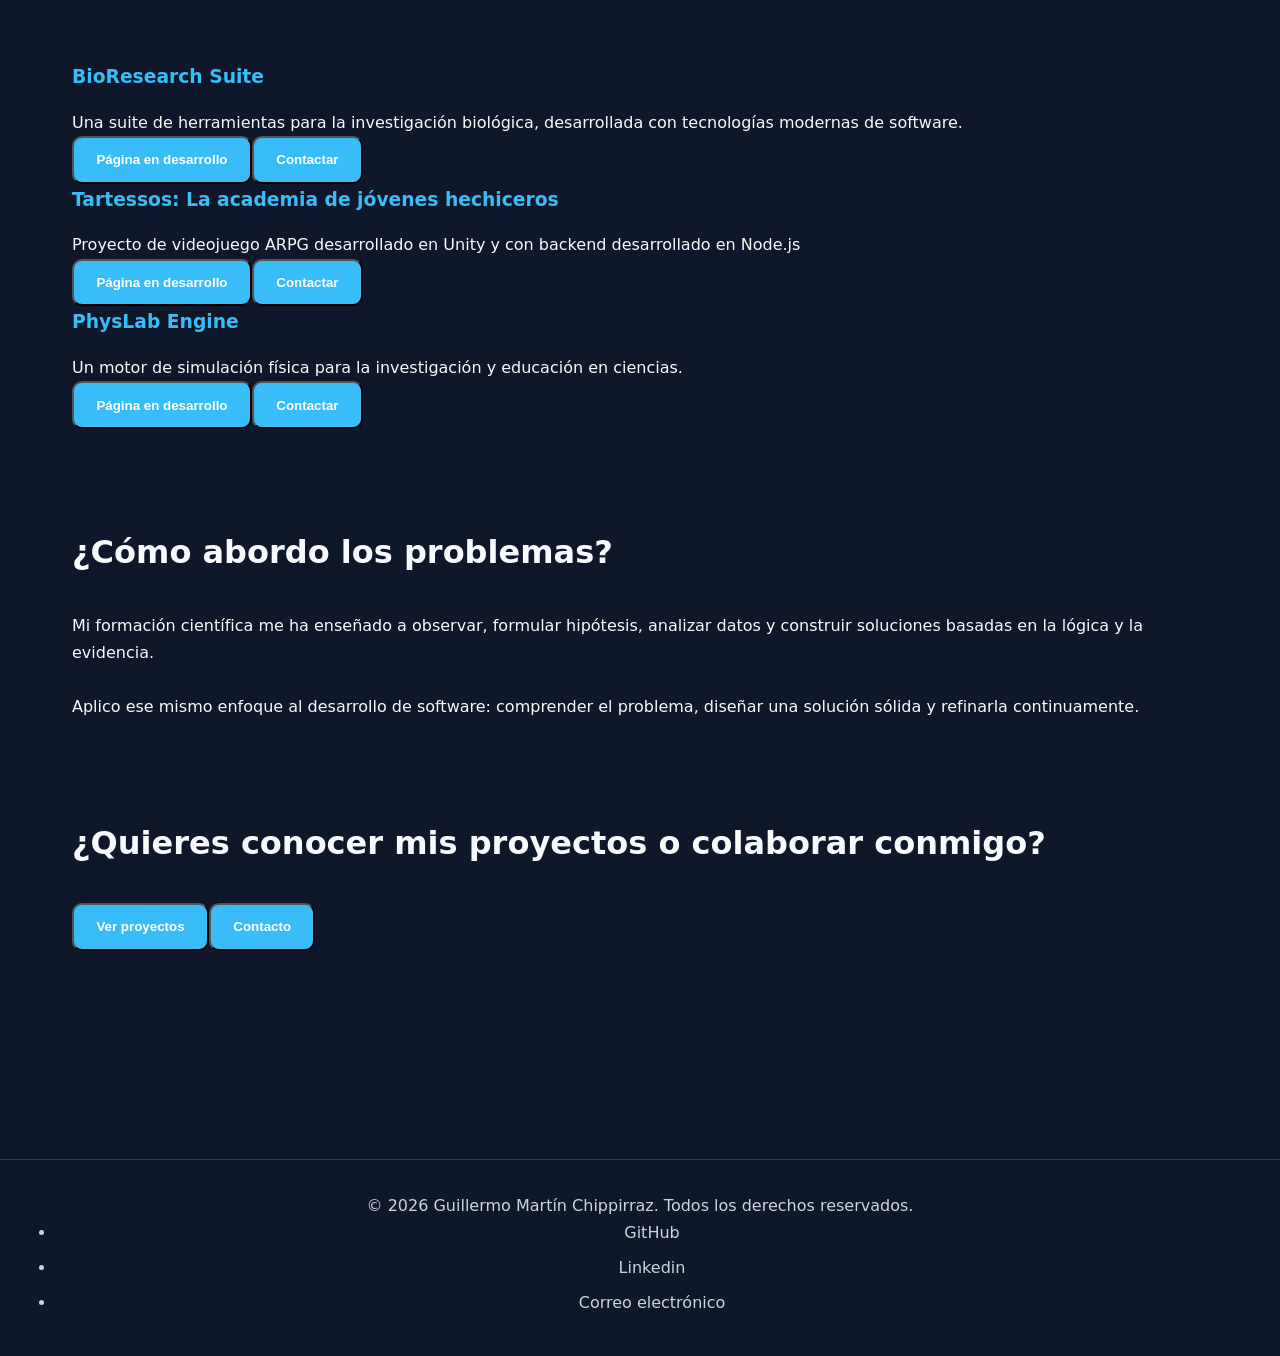
==== commit 2e216913: "v1.2.2" ====
--- a/index.html
+++ b/index.html
@@ -12,7 +12,7 @@
     <header>
         <div>
             <div class="circular-image">
-                <img src="/Recursos/Imágenes/Ape.jpg" alt="logo">
+                <img src="/Recursos/Imágenes/Ape.jpg" alt="logo" width="50px">
             </div>
             <div><button onclick="location.href='https://github.com/Guillermo-Martin-Chippirraz'">GitHub</button><button onclick="location.href='www.linkedin.com/in/guillermo-martín-chippirraz-36958443b'">LinkedIn</button><button onclick="location.href='mailto:martinchippirrazguillermo@gmail.com'">Gmail</button></div>
         </div>
--- a/Estilos/portfolioPrincipal.css
+++ b/Estilos/portfolioPrincipal.css
@@ -75,6 +75,11 @@
     border-bottom: 1px solid var(--border);
 }
 
+header div {
+    display: flex;
+    flex-direction: row;
+}
+
 
 /* Logo */
 
@@ -142,7 +147,7 @@
 /* Imágenes */
 
 .circular-image {
-    width: 300px;
+    max-width: 100px;
     aspect-ratio: 1;
     border-radius: 50%;
     overflow: hidden;
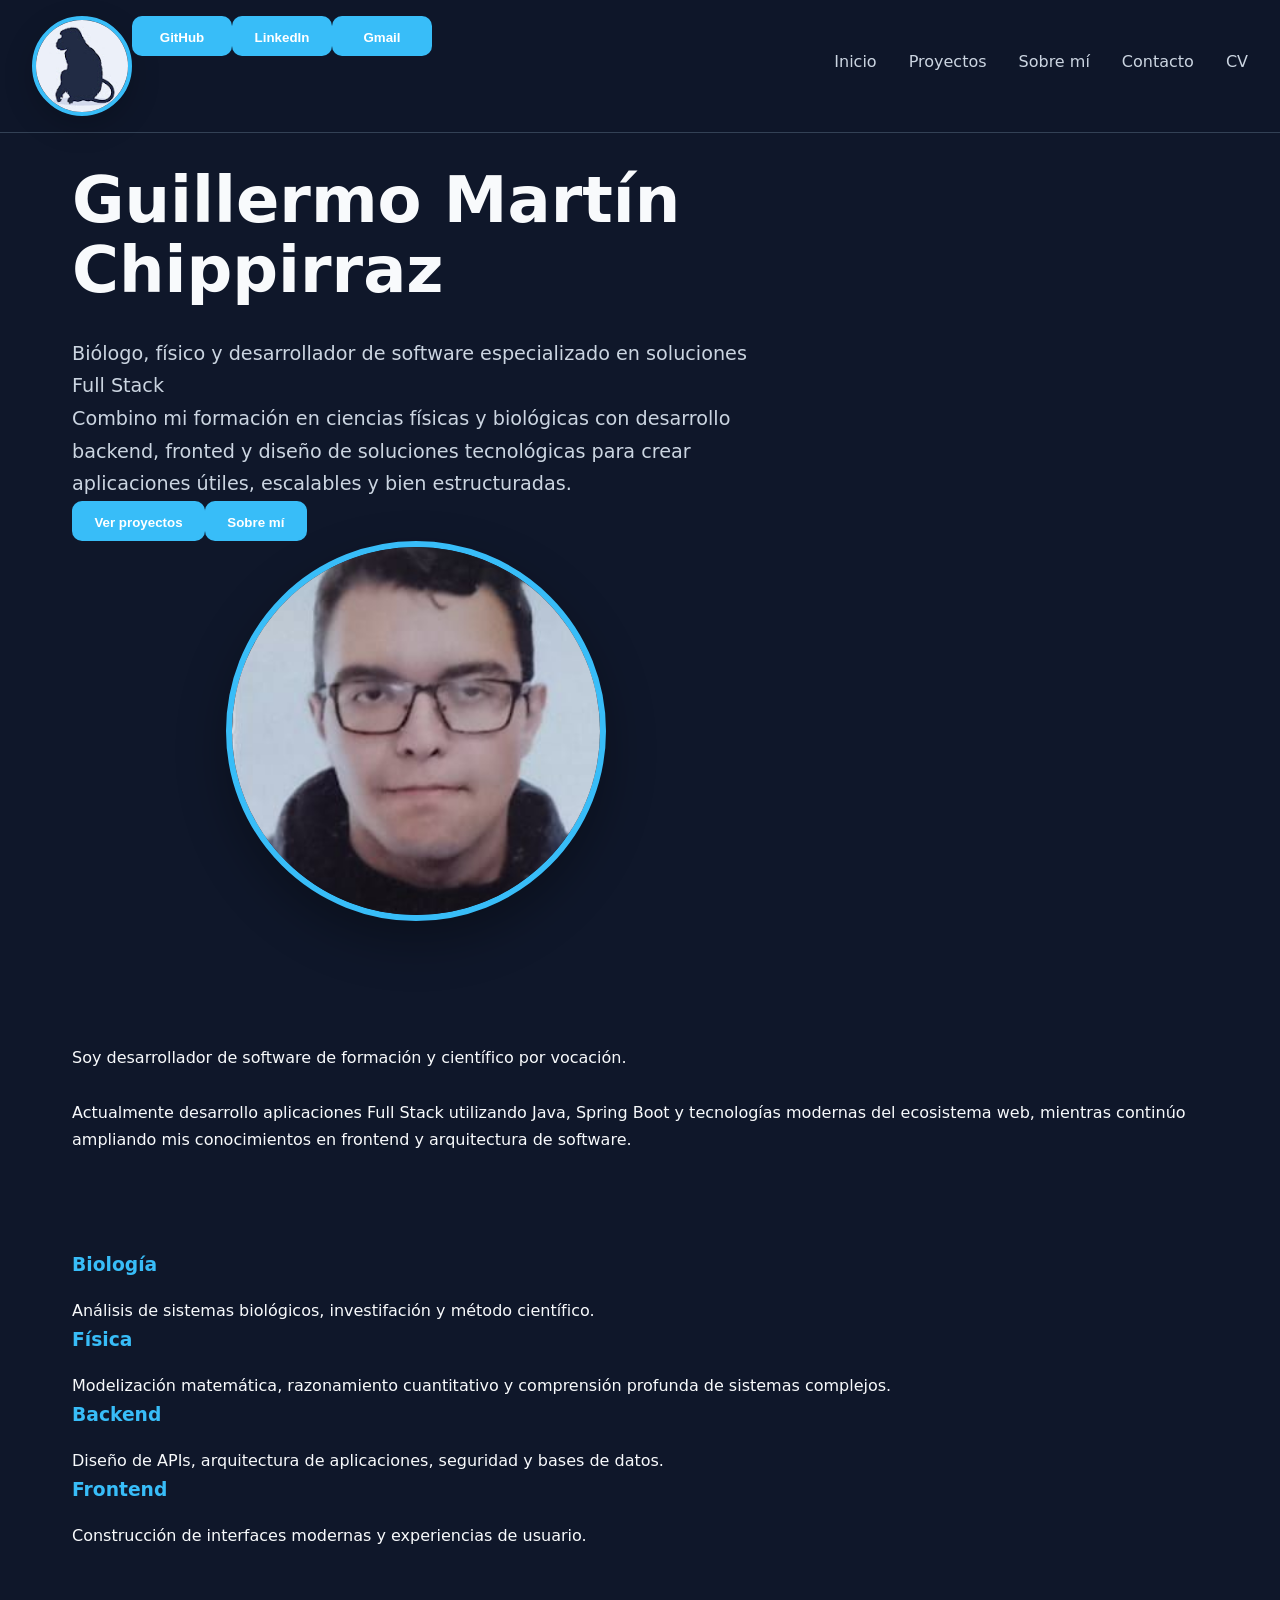
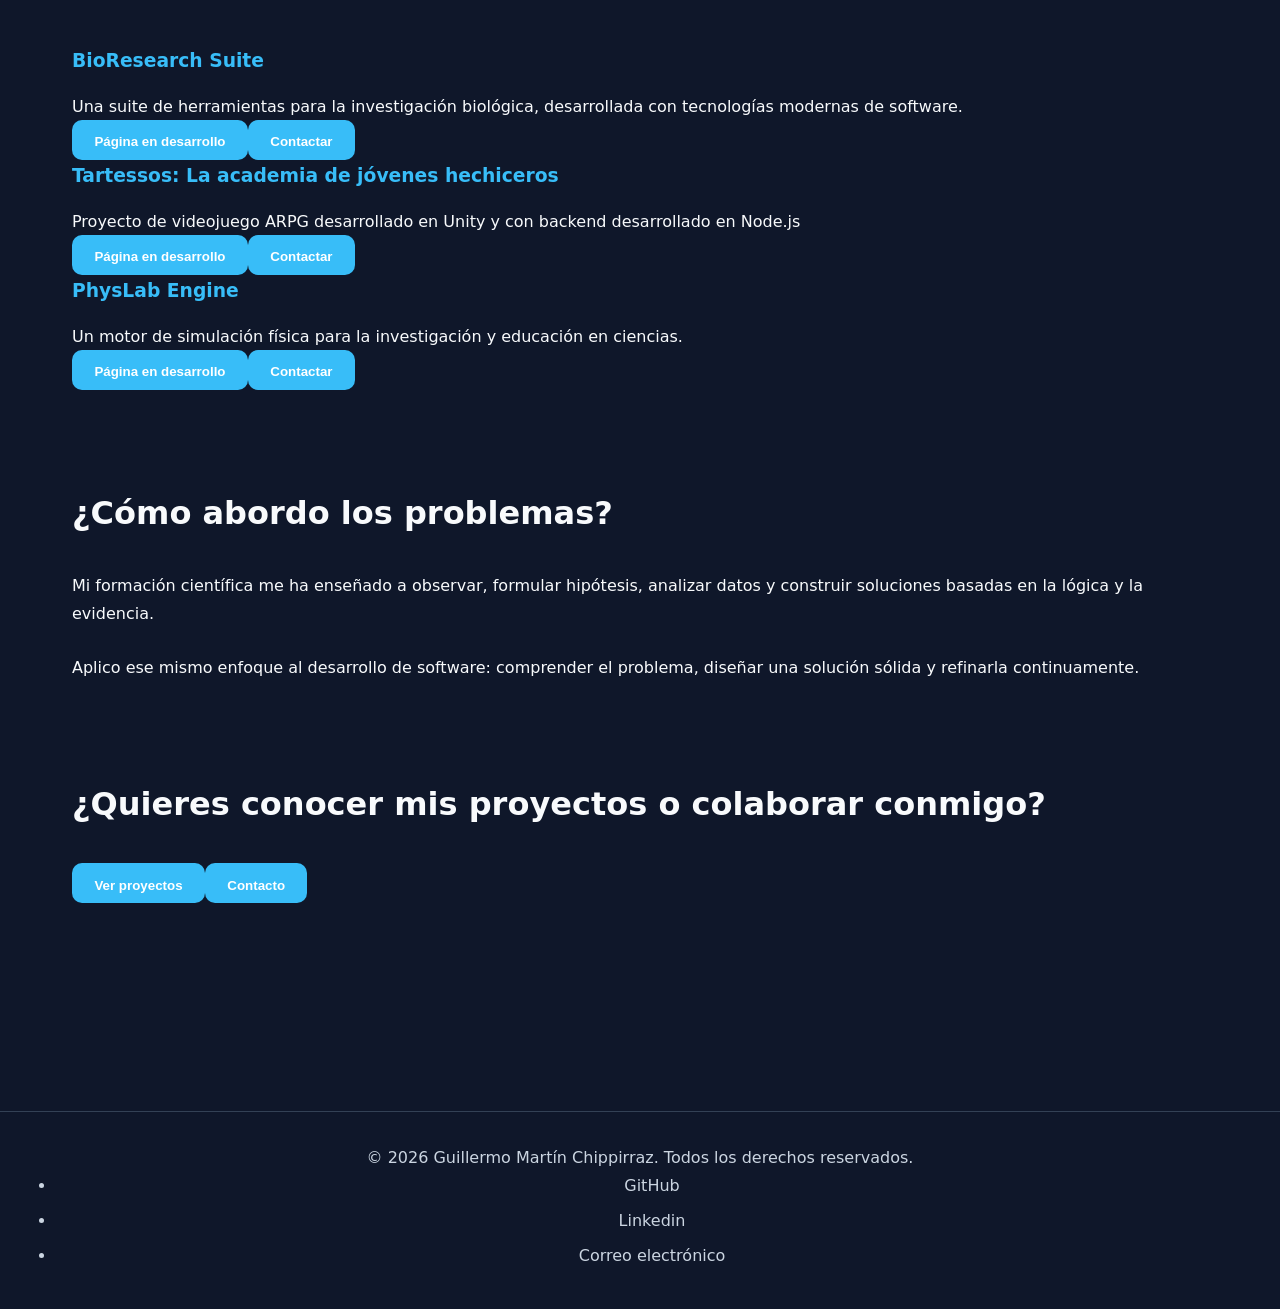
==== commit d244807b: "v1.2.3" ====
--- a/index.html
+++ b/index.html
@@ -37,7 +37,9 @@
                     <div><button onclick="location.href='projects.html'">Ver proyectos</button><button onclick="location.href='aboutMe.html'">Sobre mí</button></div>
                 </div>
 
-                <img class="hero_image" src="/Recursos/Imágenes/IMG_20230420_085708_135.jpg" alt="Foto de perfil de Guillermo Martín Chippirraz">
+                <div class="hero-image">
+                    <img src="/Recursos/Imágenes/IMG_20230420_085708_135.jpg" alt="Foto de perfil de Guillermo Martín Chippirraz">
+                </div>
             </div>
         </section>
         <section id="identidad">
--- a/Estilos/portfolioPrincipal.css
+++ b/Estilos/portfolioPrincipal.css
@@ -224,9 +224,13 @@
 /* Botones */
 
 button {
+    min-width: 100px;
+    max-height: 40px;
     display: inline-block;
     padding: .9rem 1.4rem;
     border-radius: 10px;
+    border: none;
+    box-shadow: none;
     background: var(--primary);
     color: white;
     font-weight: 600;
@@ -236,6 +240,11 @@
 button:hover {
     transform: translateY(-2px);
     opacity: 0.9;
+}
+
+button:active {
+    transform: translateY(2px);
+    opacity: 1.0;
 }
 
 
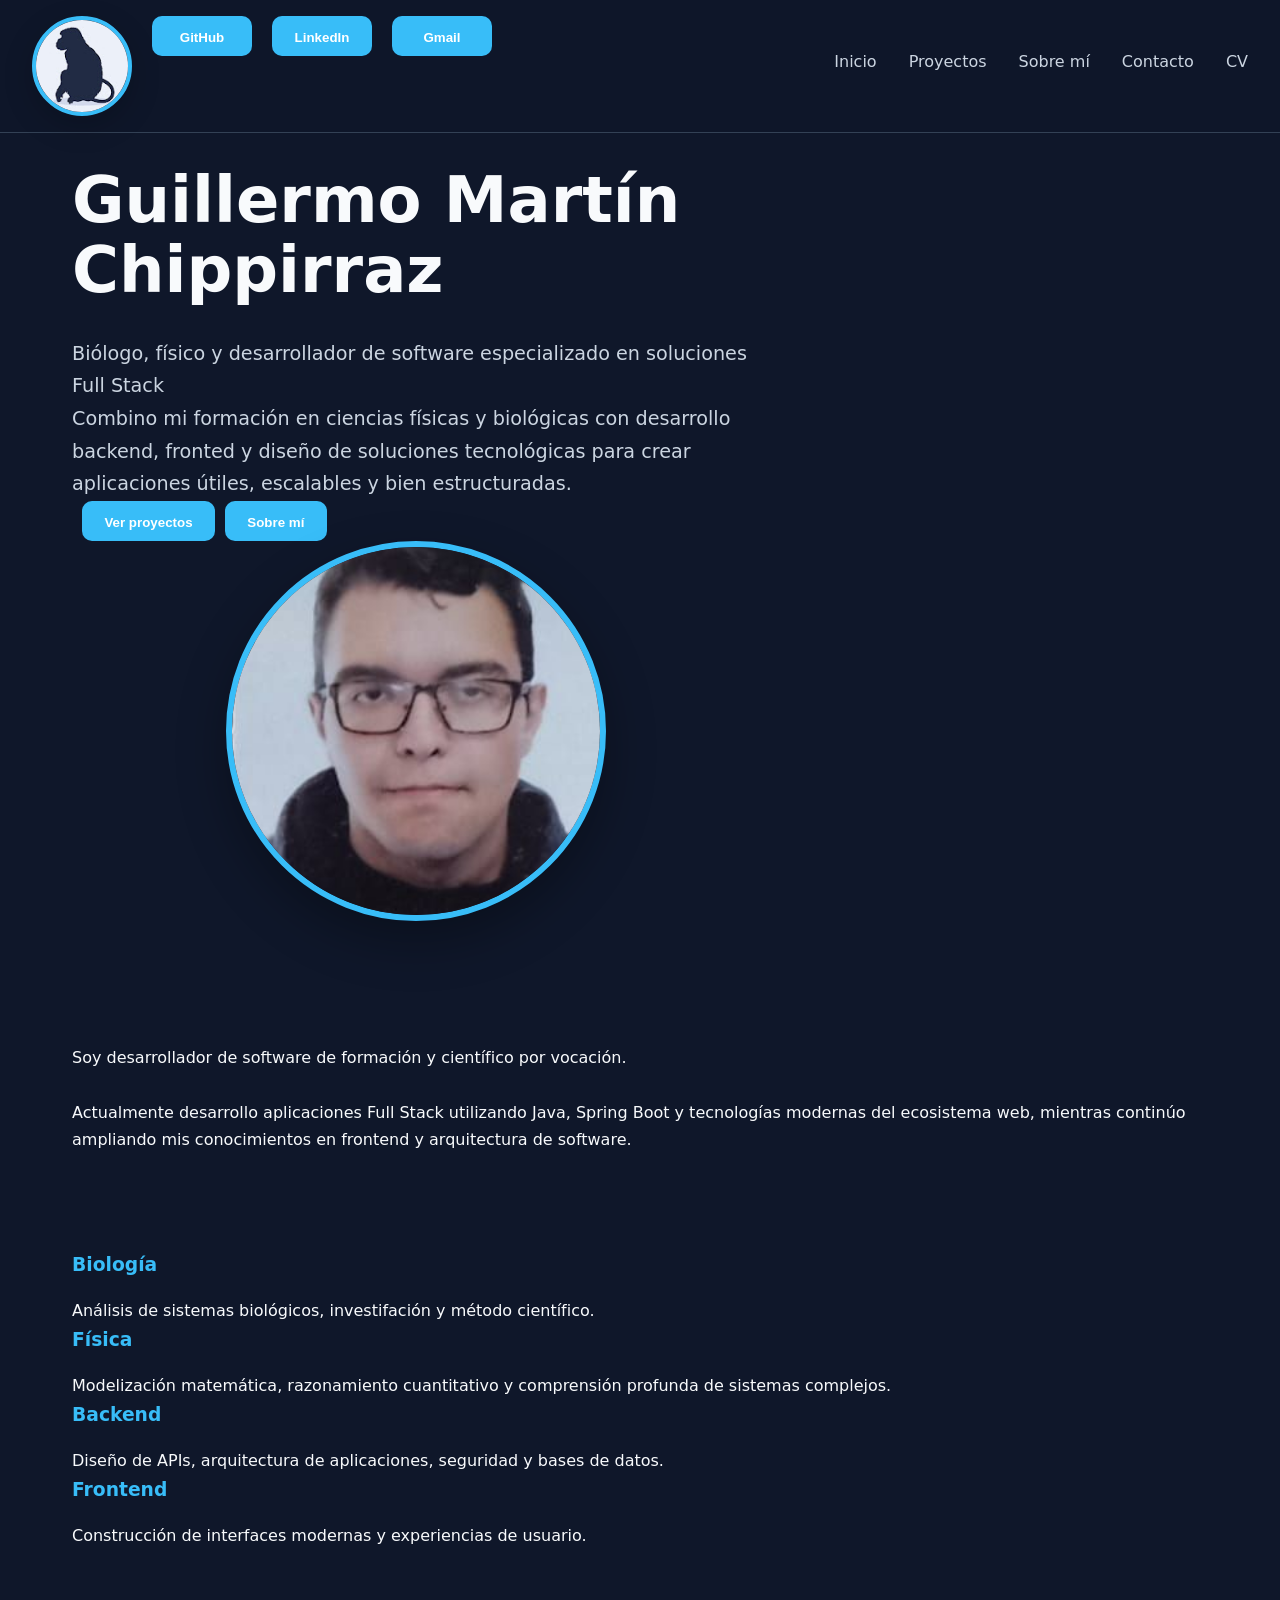
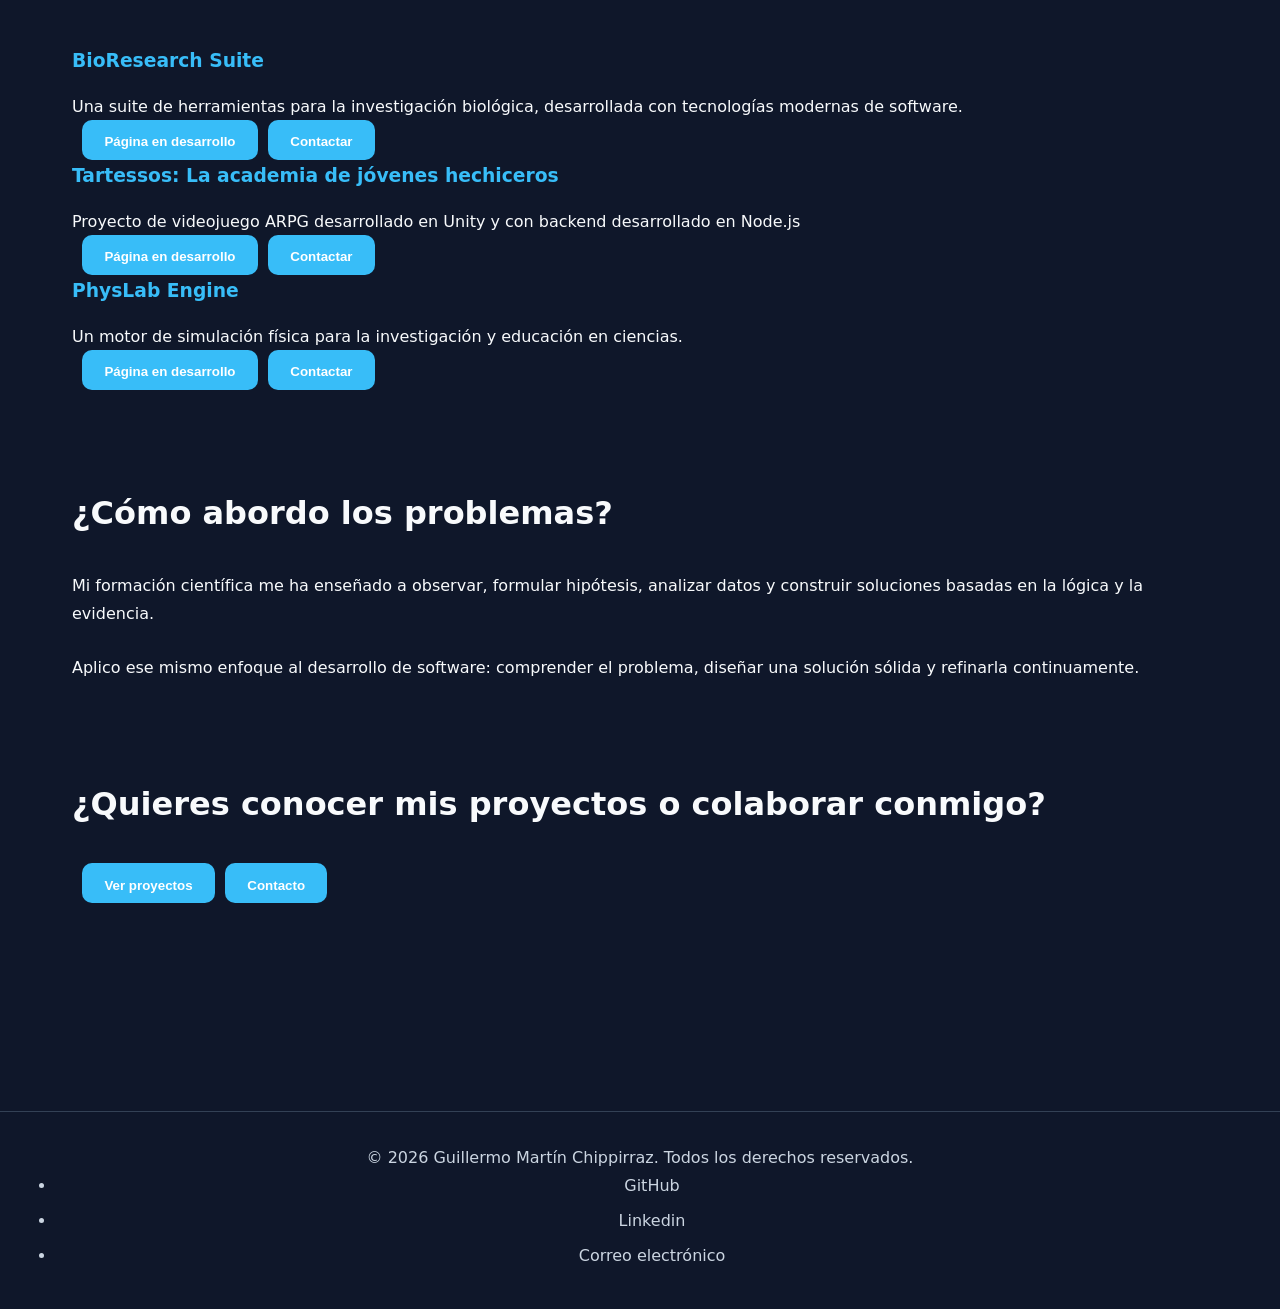
==== commit fbcea0d3: "v1.2.7" ====
--- a/index.html
+++ b/index.html
@@ -14,7 +14,7 @@
             <div class="circular-image">
                 <img src="/Recursos/Imágenes/Ape.jpg" alt="logo" width="50px">
             </div>
-            <div><button onclick="location.href='https://github.com/Guillermo-Martin-Chippirraz'">GitHub</button><button onclick="location.href='www.linkedin.com/in/guillermo-martín-chippirraz-36958443b'">LinkedIn</button><button onclick="location.href='mailto:martinchippirrazguillermo@gmail.com'">Gmail</button></div>
+            <div><button onclick="location.href='https://github.com/Guillermo-Martin-Chippirraz'">GitHub</button><button onclick="location.href='https://www.linkedin.com/in/guillermo-martín-chippirraz-36958443b'">LinkedIn</button><button onclick="location.href='mailto:martinchippirrazguillermo@gmail.com'">Gmail</button></div>
         </div>
         <nav>
             <ul>
--- a/Estilos/portfolioPrincipal.css
+++ b/Estilos/portfolioPrincipal.css
@@ -78,6 +78,11 @@
 header div {
     display: flex;
     flex-direction: row;
+    gap: 10px;
+}
+
+header div div {
+    align-content: center;
 }
 
 
@@ -229,6 +234,7 @@
     display: inline-block;
     padding: .9rem 1.4rem;
     border-radius: 10px;
+    margin-left: 10px;
     border: none;
     box-shadow: none;
     background: var(--primary);
@@ -286,7 +292,7 @@
 
 /* Resposive */
 
-@media (max-width: 768px) {
+@media (max-width: 600px) {
     header {
         flex-direction: column;
         gap: 1rem;
